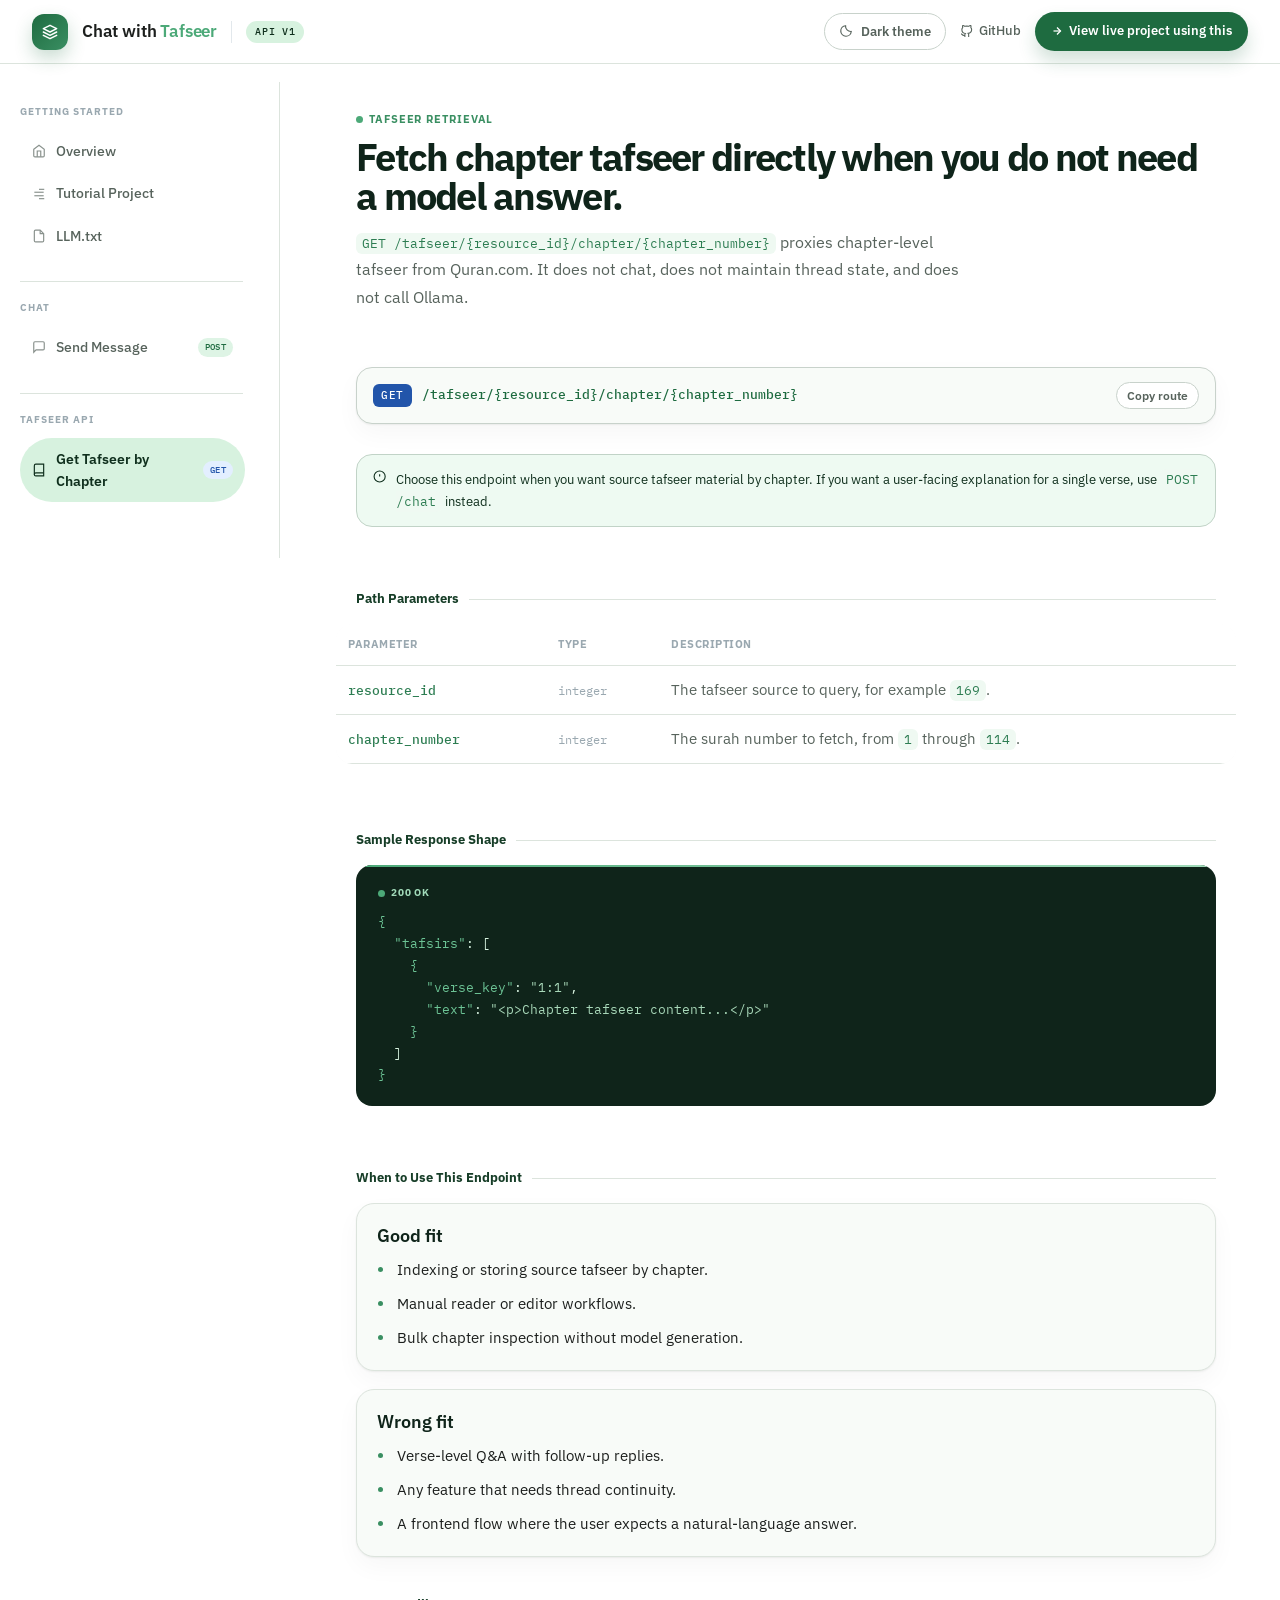
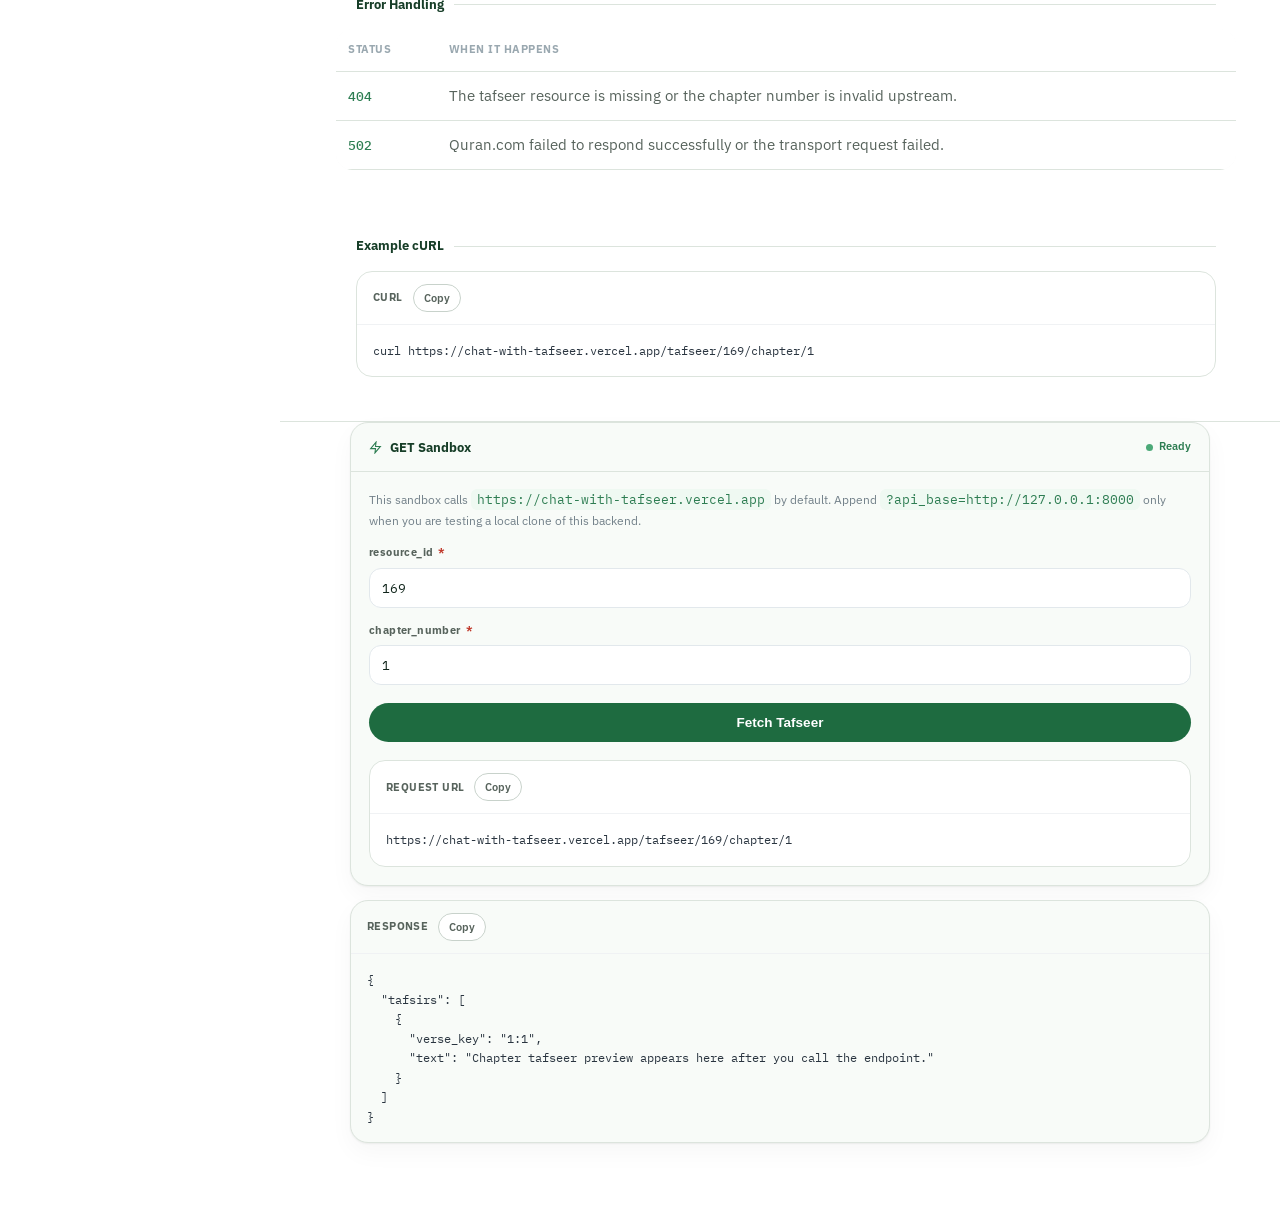
==== docs/get_tafseer_by_chapter.html @ 6b847832 "Refactor code structure for improved readability and maintainability" ====
<!DOCTYPE html>
<html lang="en">
<head>
<meta charset="UTF-8">
<meta name="viewport" content="width=device-width, initial-scale=1.0">
<meta name="color-scheme" content="light dark">
<script>
  (function () {
    try {
      var storedTheme = localStorage.getItem("docs-theme");
      var theme = storedTheme;
      if (!theme && window.matchMedia) {
        theme = window.matchMedia("(prefers-color-scheme: dark)").matches ? "dark" : "light";
      }
      document.documentElement.setAttribute("data-theme", theme || "light");
    } catch (error) {
      document.documentElement.setAttribute("data-theme", "light");
    }
  })();
</script>
<title>Chat with Tafseer — Get Tafseer by Chapter</title>
<link rel="stylesheet" href="./assets/styles/docs.css">
</head>
<body>
<header class="topbar">
  <div class="logo-mark" aria-hidden="true">
    <svg width="16" height="16" viewBox="0 0 24 24" fill="none" stroke="currentColor" stroke-width="2.2" stroke-linecap="round" stroke-linejoin="round">
      <path d="M12 2L2 7l10 5 10-5-10-5z"></path>
      <path d="M2 17l10 5 10-5"></path>
      <path d="M2 12l10 5 10-5"></path>
    </svg>
  </div>
  <span class="brand">Chat with <span>Tafseer</span></span>
  <div class="topbar-divider"></div>
  <span class="badge">API v1</span>

  <nav class="topbar-right">
    <button class="theme-toggle" type="button" data-theme-toggle aria-label="Toggle dark theme">
      <span class="theme-toggle-icon" data-theme-icon aria-hidden="true"></span>
      <span data-theme-label>Dark theme</span>
    </button>
    <a href="https://github.com/Sharjeelbaig/chat-with-tafseer" class="topbar-link" target="_blank">
      <svg width="13" height="13" fill="none" stroke="currentColor" stroke-width="2" viewBox="0 0 24 24">
        <path d="M9 19c-5 1.5-5-2.5-7-3m14 6v-3.87a3.37 3.37 0 0 0-.94-2.61c3.14-.35 6.44-1.54 6.44-7A5.44 5.44 0 0 0 20 4.77 5.07 5.07 0 0 0 19.91 1S18.73.65 16 2.48a13.38 13.38 0 0 0-7 0C6.27.65 5.09 1 5.09 1A5.07 5.07 0 0 0 5 4.77a5.44 5.44 0 0 0-1.5 3.78c0 5.42 3.3 6.61 6.44 7A3.37 3.37 0 0 0 9 18.13V22"></path>
      </svg>
      GitHub
    </a>
    <a href="https://tadabbur-ai.pages.dev" class="button-link" target="_blank">
      <svg width="12" height="12" fill="none" stroke="currentColor" stroke-width="2.5" viewBox="0 0 24 24">
        <path d="M5 12h14"></path>
        <path d="M12 5l7 7-7 7"></path>
      </svg>
      View live project using this
    </a>
  </nav>
</header>

<div class="layout">
  <aside class="sidebar">
    <div class="sidebar-section">
      <div class="sidebar-label">Getting Started</div>
      <a href="./index.html" class="sidebar-item">
        <svg width="14" height="14" fill="none" stroke="currentColor" stroke-width="2" viewBox="0 0 24 24">
          <path d="M3 9l9-7 9 7v11a2 2 0 0 1-2 2H5a2 2 0 0 1-2-2z"></path>
          <polyline points="9 22 9 12 15 12 15 22"></polyline>
        </svg>
        Overview
      </a>
      <a href="./tutorial_project.html" class="sidebar-item">
        <svg width="14" height="14" fill="none" stroke="currentColor" stroke-width="2" viewBox="0 0 24 24">
          <path d="M12 20h9"></path>
          <path d="M12 4h9"></path>
          <path d="M4 9h16"></path>
          <path d="M4 15h16"></path>
        </svg>
        Tutorial Project
      </a>
      <a href="./llm_txt.html" class="sidebar-item">
        <svg width="14" height="14" fill="none" stroke="currentColor" stroke-width="2" viewBox="0 0 24 24">
          <path d="M14 2H6a2 2 0 0 0-2 2v16a2 2 0 0 0 2 2h12a2 2 0 0 0 2-2V8z"></path>
          <path d="M14 2v6h6"></path>
        </svg>
        LLM.txt
      </a>
    </div>

    <div class="divider"></div>

    <div class="sidebar-section">
      <div class="sidebar-label">Chat</div>
      <a href="./send_message.html" class="sidebar-item">
        <svg width="14" height="14" fill="none" stroke="currentColor" stroke-width="2" viewBox="0 0 24 24">
          <path d="M21 15a2 2 0 0 1-2 2H7l-4 4V5a2 2 0 0 1 2-2h14a2 2 0 0 1 2 2z"></path>
        </svg>
        Send Message
        <span class="method-pill post">POST</span>
      </a>
    </div>

    <div class="divider"></div>

    <div class="sidebar-section">
      <div class="sidebar-label">Tafseer API</div>
      <a href="./get_tafseer_by_chapter.html" class="sidebar-item active">
        <svg width="14" height="14" fill="none" stroke="currentColor" stroke-width="2" viewBox="0 0 24 24">
          <path d="M4 19.5A2.5 2.5 0 0 1 6.5 17H20"></path>
          <path d="M6.5 2H20v20H6.5A2.5 2.5 0 0 1 4 19.5v-15A2.5 2.5 0 0 1 6.5 2z"></path>
        </svg>
        Get Tafseer by Chapter
        <span class="method-pill get">GET</span>
      </a>
    </div>
  </aside>

  <main class="main">
    <section class="docs-panel">
      <div class="page-intro">
        <div class="eyebrow">
          <span class="dot"></span>
          Tafseer Retrieval
        </div>
        <h1 class="page-title">Fetch chapter tafseer directly when you do not need a model answer.</h1>
        <p class="page-desc">
          <span class="inline-code">GET /tafseer/{resource_id}/chapter/{chapter_number}</span> proxies chapter-level tafseer from Quran.com. It does not chat, does not maintain thread state, and does not call Ollama.
        </p>
      </div>

      <div class="url-bar">
        <span class="url-method get">GET</span>
        <span class="url-path">/tafseer/{resource_id}/chapter/{chapter_number}</span>
        <button class="copy-btn" id="copy-chapter-route-btn">Copy route</button>
      </div>

      <div class="notice">
        <svg width="15" height="15" fill="none" stroke="currentColor" stroke-width="2" viewBox="0 0 24 24">
          <circle cx="12" cy="12" r="10"></circle>
          <path d="M12 8v4"></path>
          <path d="M12 16h.01"></path>
        </svg>
        <p>Choose this endpoint when you want source tafseer material by chapter. If you want a user-facing explanation for a single verse, use <span class="inline-code">POST /chat</span> instead.</p>
      </div>

      <div class="section-title">Path Parameters</div>
      <div class="table-scroll">
      <table class="param-table">
        <thead>
          <tr>
            <th>Parameter</th>
            <th>Type</th>
            <th>Description</th>
          </tr>
        </thead>
        <tbody>
          <tr>
            <td><span class="param-name">resource_id</span></td>
            <td><span class="param-type">integer</span></td>
            <td class="param-desc">The tafseer source to query, for example <span class="inline-code">169</span>.</td>
          </tr>
          <tr>
            <td><span class="param-name">chapter_number</span></td>
            <td><span class="param-type">integer</span></td>
            <td class="param-desc">The surah number to fetch, from <span class="inline-code">1</span> through <span class="inline-code">114</span>.</td>
          </tr>
        </tbody>
      </table>
      </div>

      <div class="section-title">Sample Response Shape</div>
      <div class="code-block">
        <div class="code-label"><span class="dot"></span> 200 OK</div>
        <pre><span class="key">{</span>
  <span class="key">"tafsirs"</span>: [
    <span class="key">{</span>
      <span class="key">"verse_key"</span>: <span class="str">"1:1"</span>,
      <span class="key">"text"</span>: <span class="str">"&lt;p&gt;Chapter tafseer content...&lt;/p&gt;"</span>
    <span class="key">}</span>
  ]
<span class="key">}</span></pre>
      </div>

      <div class="section-title">When to Use This Endpoint</div>
      <div class="card-grid">
        <article class="info-card">
          <h3>Good fit</h3>
          <ul class="check-list" style="margin-top:10px;">
            <li>Indexing or storing source tafseer by chapter.</li>
            <li>Manual reader or editor workflows.</li>
            <li>Bulk chapter inspection without model generation.</li>
          </ul>
        </article>
        <article class="info-card">
          <h3>Wrong fit</h3>
          <ul class="check-list" style="margin-top:10px;">
            <li>Verse-level Q&amp;A with follow-up replies.</li>
            <li>Any feature that needs thread continuity.</li>
            <li>A frontend flow where the user expects a natural-language answer.</li>
          </ul>
        </article>
      </div>

      <div class="section-title">Error Handling</div>
      <div class="table-scroll">
      <table class="param-table">
        <thead>
          <tr>
            <th>Status</th>
            <th>When it happens</th>
          </tr>
        </thead>
        <tbody>
          <tr>
            <td><span class="param-name">404</span></td>
            <td class="param-desc">The tafseer resource is missing or the chapter number is invalid upstream.</td>
          </tr>
          <tr>
            <td><span class="param-name">502</span></td>
            <td class="param-desc">Quran.com failed to respond successfully or the transport request failed.</td>
          </tr>
        </tbody>
      </table>
      </div>

      <div class="section-title">Example cURL</div>
      <div class="preview-block">
        <div class="preview-header">
          <span class="preview-label">cURL</span>
          <button class="copy-icon-btn" id="copy-chapter-curl-btn">Copy</button>
        </div>
        <div class="preview-body">
          <pre id="chapter-curl-preview"></pre>
        </div>
      </div>
    </section>

    <aside class="right-rail">
      <div class="rail-stack">
        <article class="sandbox-card">
          <div class="sandbox-card-header">
            <svg width="13" height="13" fill="none" stroke="var(--green-700)" stroke-width="2" viewBox="0 0 24 24">
              <polygon points="13 2 3 14 12 14 11 22 21 10 12 10 13 2"></polygon>
            </svg>
            <span class="sandbox-card-title">GET Sandbox</span>
            <span class="status-ok" id="chapter-sandbox-status" style="margin-left:auto;"><span class="status-dot"></span>Ready</span>
          </div>
          <div class="sandbox-card-body">
            <div class="small-note">This sandbox calls <span class="inline-code">https://chat-with-tafseer.vercel.app</span> by default. Append <span class="inline-code">?api_base=http://127.0.0.1:8000</span> only when you are testing a local clone of this backend.</div>

            <div class="field-group">
              <label class="field-label" for="chapter_resource_id">resource_id <span class="req">*</span></label>
              <input class="field-input" id="chapter_resource_id" type="number" value="169" placeholder="169">
            </div>

            <div class="field-group">
              <label class="field-label" for="chapter_number">chapter_number <span class="req">*</span></label>
              <input class="field-input" id="chapter_number" type="number" value="1" placeholder="1">
            </div>

            <button class="send-btn" id="fetch-tafseer-btn">Fetch Tafseer</button>

            <div class="preview-block" style="margin-top:4px;">
              <div class="preview-header">
                <span class="preview-label">Request URL</span>
                <button class="copy-icon-btn" id="copy-chapter-url-btn">Copy</button>
              </div>
              <div class="preview-body">
                <pre id="chapter-url-preview"></pre>
              </div>
            </div>
          </div>
        </article>

        <article class="sandbox-card">
          <div class="preview-header">
            <span class="preview-label">Response</span>
            <button class="copy-icon-btn" id="copy-chapter-response-btn">Copy</button>
          </div>
          <div class="preview-body">
            <pre id="chapter-response-preview"></pre>
          </div>
        </article>
      </div>
    </aside>
  </main>
</div>

<script src="./assets/scripts/docs.js"></script>
<script src="./assets/scripts/get-tafseer.js"></script>
<script>
  document.addEventListener("DOMContentLoaded", function () {
    var routeButton = document.getElementById("copy-chapter-route-btn");
    routeButton.addEventListener("click", function () {
      window.docsSite.copyText(
        window.docsSite.buildApiUrl("/tafseer/{resource_id}/chapter/{chapter_number}"),
        routeButton,
        "Copied"
      );
    });
  });
</script>
</body>
</html>
---- docs/assets/styles/docs.css ----
@import url("https://fonts.googleapis.com/css2?family=IBM+Plex+Sans:wght@400;500;600;700&family=IBM+Plex+Mono:wght@400;500&display=swap");

:root {
  --md-sys-color-primary: #1e6b40;
  --md-sys-color-on-primary: #ffffff;
  --md-sys-color-primary-container: #d7f2df;
  --md-sys-color-on-primary-container: #0f2f1d;
  --md-sys-color-surface: #ffffff;
  --md-sys-color-surface-container: #f8fbf8;
  --md-sys-color-surface-container-high: #f1f7f2;
  --md-sys-color-on-surface: #1c1f1d;
  --md-sys-color-on-surface-variant: #57635c;
  --md-sys-color-outline: #c8d2cb;
  --md-sys-color-outline-variant: #dce4dd;
  --md-sys-color-error: #ba1a1a;
  --md-sys-color-error-container: #ffdad6;
  --md-sys-color-on-error-container: #410002;
  --green-950: #0f241a;
  --green-900: #173e28;
  --green-850: #1b4c2f;
  --green-800: var(--md-sys-color-primary);
  --green-700: #2d7d52;
  --green-600: #3a8f62;
  --green-500: #4ca978;
  --green-400: #6cc395;
  --green-300: #a2dbba;
  --green-200: #c9ecd7;
  --green-100: var(--md-sys-color-primary-container);
  --green-50: #eff9f2;
  --blue-100: #e3efff;
  --blue-700: #2255aa;
  --amber-50: #fff8e6;
  --amber-200: #f5dea0;
  --amber-700: #8b5e11;
  --rose-50: #fff3f2;
  --rose-200: #f7c8c3;
  --rose-700: #b34b3f;
  --white: #ffffff;
  --gray-25: #fcfdfd;
  --gray-50: #f8fafb;
  --gray-100: #f0f2f4;
  --gray-150: #e7ecef;
  --gray-200: #e2e8ec;
  --gray-300: #c8d2d9;
  --gray-400: #9aa8b0;
  --gray-500: #73818a;
  --gray-600: var(--md-sys-color-on-surface-variant);
  --gray-700: #44515a;
  --gray-800: #2a3540;
  --shadow-soft: 0 18px 40px rgba(18, 34, 24, 0.05);
  --shadow-card: 0 1px 2px rgba(18, 34, 24, 0.06), 0 10px 24px rgba(18, 34, 24, 0.035);
  --radius-sm: 10px;
  --radius-md: 16px;
  --radius-lg: 18px;
  --appbar-height: 64px;
  --sticky-offset: calc(var(--appbar-height) + 18px);
  --content-max-width: 1420px;
  --reading-max-width: 860px;
  --rail-width: 320px;
  --table-min-width: 660px;
  --heading-color: #0f241a;
  --accent-strong: #173e28;
  --surface-raised: #ffffff;
  --control-text: #0f241a;
  --preview-text: #2a3540;
  --code-bg: #0f241a;
  --code-text: var(--green-100);
  --sans: "IBM Plex Sans", sans-serif;
  --mono: "IBM Plex Mono", monospace;
}

html {
  color-scheme: light;
}

html[data-theme="dark"] {
  color-scheme: dark;
  --md-sys-color-primary: #7cd6a0;
  --md-sys-color-on-primary: #0d1b12;
  --md-sys-color-primary-container: #163624;
  --md-sys-color-on-primary-container: #d4f6df;
  --md-sys-color-surface: #0d1210;
  --md-sys-color-surface-container: #111816;
  --md-sys-color-surface-container-high: #17201c;
  --md-sys-color-on-surface: #edf4ef;
  --md-sys-color-on-surface-variant: #a8b8ae;
  --md-sys-color-outline: #334139;
  --md-sys-color-outline-variant: #27312c;
  --md-sys-color-error-container: #601410;
  --md-sys-color-on-error-container: #ffd9d5;
  --green-700: #78cf9f;
  --green-600: #6bc591;
  --green-500: #55b67e;
  --green-400: #8fd9b1;
  --green-300: #c4efd7;
  --green-100: #214933;
  --green-50: #172a1f;
  --blue-100: #1b2b41;
  --blue-700: #8ab4ff;
  --amber-50: #2a2313;
  --amber-200: #6f5b20;
  --amber-700: #f0cf72;
  --rose-50: #2a1a1b;
  --rose-200: #6b3431;
  --rose-700: #f2a49b;
  --gray-25: #101613;
  --gray-50: #141b18;
  --gray-100: #1a221f;
  --gray-150: #22302b;
  --gray-200: #2b3833;
  --gray-300: #40504a;
  --gray-400: #90a299;
  --gray-500: #b4c1ba;
  --gray-600: #a8b8ae;
  --gray-700: #d9e3dd;
  --gray-800: #eff6f1;
  --shadow-soft: 0 18px 40px rgba(0, 0, 0, 0.32);
  --shadow-card: 0 1px 2px rgba(0, 0, 0, 0.28), 0 16px 36px rgba(0, 0, 0, 0.24);
  --heading-color: #f0f6f2;
  --accent-strong: #d4e8da;
  --surface-raised: #17201c;
  --control-text: #eef6f0;
  --preview-text: #edf4ef;
  --code-bg: #08110c;
  --code-text: #c4efd7;
}

* {
  box-sizing: border-box;
  margin: 0;
  padding: 0;
}

html,
body {
  min-height: 100%;
}

body {
  min-height: 100vh;
  overflow-x: hidden;
  overflow-y: auto;
  background: var(--md-sys-color-surface);
  color: var(--md-sys-color-on-surface);
  font-family: var(--sans);
  font-size: 15px;
  line-height: 1.6;
  -webkit-font-smoothing: antialiased;
  text-rendering: optimizeLegibility;
}

img {
  display: block;
  max-width: 100%;
}

a {
  color: inherit;
}

code,
pre {
  font-family: var(--mono);
}

.topbar {
  display: flex;
  align-items: center;
  gap: 14px;
  position: sticky;
  top: 0;
  min-height: var(--appbar-height);
  padding: 0 clamp(18px, 2.8vw, 32px);
  border-bottom: 1px solid var(--md-sys-color-outline-variant);
  background: color-mix(in srgb, var(--md-sys-color-surface) 95%, transparent);
  backdrop-filter: blur(10px);
  z-index: 40;
}

.logo-mark {
  display: flex;
  align-items: center;
  justify-content: center;
  width: 36px;
  height: 36px;
  border-radius: 12px;
  background: linear-gradient(135deg, var(--green-800), var(--green-600));
  color: var(--white);
  box-shadow: 0 8px 18px rgba(30, 107, 64, 0.24);
}

.brand {
  font-family: var(--sans);
  font-size: 17px;
  font-weight: 600;
  letter-spacing: -0.01em;
}

.brand span {
  color: var(--green-500);
}

.topbar-divider {
  width: 1px;
  height: 22px;
  background: var(--gray-200);
}

.badge {
  display: inline-flex;
  align-items: center;
  justify-content: center;
  padding: 3px 9px;
  border-radius: 999px;
  background: var(--md-sys-color-primary-container);
  color: var(--md-sys-color-on-primary-container);
  font-family: var(--mono);
  font-size: 10px;
  font-weight: 500;
  letter-spacing: 0.7px;
  text-transform: uppercase;
}

.topbar-right {
  display: flex;
  align-items: center;
  gap: 14px;
  margin-left: auto;
}

.topbar-link,
.button-link,
.button-link-secondary {
  display: inline-flex;
  align-items: center;
  gap: 6px;
  border-radius: 999px;
  text-decoration: none;
  transition: transform 0.12s ease, border-color 0.12s ease, color 0.12s ease, background 0.12s ease;
}

.topbar-link {
  color: var(--md-sys-color-on-surface-variant);
  font-size: 13px;
  font-weight: 500;
}

.topbar-link:hover {
  color: var(--md-sys-color-primary);
}

.button-link,
.button-link-secondary {
  padding: 9px 16px;
  font-size: 13px;
  font-weight: 600;
}

.button-link {
  background: var(--md-sys-color-primary);
  color: var(--md-sys-color-on-primary);
  box-shadow: 0 10px 18px rgba(30, 107, 64, 0.2);
}

.button-link:hover {
  background: #256f46;
  transform: translateY(-1px);
}

.button-link-secondary {
  border: 1px solid var(--md-sys-color-outline);
  background: var(--md-sys-color-surface);
  color: var(--md-sys-color-primary);
}

.button-link-secondary:hover {
  border-color: var(--md-sys-color-primary);
  color: var(--md-sys-color-primary);
  transform: translateY(-1px);
}

.theme-toggle {
  display: inline-flex;
  align-items: center;
  gap: 8px;
  border: 1px solid var(--md-sys-color-outline);
  border-radius: 999px;
  padding: 9px 14px;
  background: var(--md-sys-color-surface);
  color: var(--md-sys-color-on-surface-variant);
  cursor: pointer;
  font-family: var(--sans);
  font-size: 13px;
  font-weight: 600;
  transition: transform 0.12s ease, border-color 0.12s ease, color 0.12s ease, background 0.12s ease;
}

.theme-toggle:hover {
  border-color: var(--md-sys-color-primary);
  color: var(--md-sys-color-primary);
  transform: translateY(-1px);
}

.theme-toggle svg {
  flex-shrink: 0;
}

.theme-toggle-icon {
  display: inline-flex;
  align-items: center;
  justify-content: center;
}

.layout {
  display: grid;
  grid-template-columns: 280px minmax(0, 1fr);
  align-items: start;
  width: min(100%, var(--content-max-width));
  margin: 0 auto;
}

.sidebar {
  width: 280px;
  position: sticky;
  top: var(--sticky-offset);
  max-height: calc(100vh - var(--sticky-offset) - 12px);
  overflow-y: auto;
  border-right: 1px solid var(--md-sys-color-outline-variant);
  background: var(--md-sys-color-surface);
  padding: 22px 16px 32px 0;
}

.sidebar::-webkit-scrollbar,
.docs-panel::-webkit-scrollbar,
.right-rail::-webkit-scrollbar {
  width: 5px;
}

.sidebar::-webkit-scrollbar-thumb,
.docs-panel::-webkit-scrollbar-thumb,
.right-rail::-webkit-scrollbar-thumb {
  background: var(--gray-200);
  border-radius: 999px;
}

.sidebar-section {
  margin-bottom: 24px;
  padding: 0 18px 0 20px;
}

.sidebar-label {
  margin-bottom: 10px;
  color: var(--gray-400);
  font-size: 10px;
  font-weight: 700;
  letter-spacing: 1px;
  text-transform: uppercase;
}

.sidebar-item {
  display: flex;
  align-items: center;
  gap: 10px;
  min-height: 42px;
  padding: 10px 12px;
  border-radius: 999px;
  color: var(--md-sys-color-on-surface-variant);
  text-decoration: none;
  font-size: 14px;
  font-weight: 500;
  transition: background 0.12s ease, color 0.12s ease;
}

.sidebar-item:hover {
  background: var(--md-sys-color-primary-container);
  color: var(--md-sys-color-on-primary-container);
}

.sidebar-item.active {
  background: var(--md-sys-color-primary-container);
  color: var(--md-sys-color-on-primary-container);
  font-weight: 600;
}

.sidebar-item svg {
  flex-shrink: 0;
  opacity: 0.7;
}

.sidebar-item.active svg {
  opacity: 1;
}

.method-pill {
  margin-left: auto;
  padding: 2px 7px;
  border-radius: 999px;
  font-family: var(--mono);
  font-size: 9px;
  font-weight: 500;
  letter-spacing: 0.3px;
}

.method-pill.post {
  background: color-mix(in srgb, var(--md-sys-color-primary-container) 82%, var(--md-sys-color-surface));
  color: var(--md-sys-color-primary);
}

.method-pill.get {
  background: var(--blue-100);
  color: var(--blue-700);
}

.divider {
  height: 1px;
  margin: 4px 20px 18px;
  background: var(--md-sys-color-outline-variant);
}

.main {
  display: grid;
  grid-template-columns: minmax(0, 1fr) var(--rail-width);
  min-width: 0;
  align-items: start;
}

.docs-panel {
  display: flex;
  flex-direction: column;
  align-items: center;
  min-width: 0;
  padding: 42px 56px 88px;
  border-right: 1px solid var(--md-sys-color-outline-variant);
  background: var(--md-sys-color-surface);
}

.docs-panel > * {
  width: min(100%, var(--reading-max-width));
}

.right-rail {
  position: sticky;
  top: var(--sticky-offset);
  align-self: start;
  width: var(--rail-width);
  padding: 42px 24px 0 24px;
  background: var(--md-sys-color-surface);
}

.rail-stack {
  display: flex;
  flex-direction: column;
  gap: 14px;
}

.page-intro {
  margin-bottom: 32px;
}

.eyebrow {
  display: inline-flex;
  align-items: center;
  gap: 6px;
  margin-bottom: 10px;
  color: var(--green-600);
  font-size: 11px;
  font-weight: 700;
  letter-spacing: 0.9px;
  text-transform: uppercase;
}

.page-title {
  margin-bottom: 12px;
  font-family: var(--sans);
  font-size: clamp(2.4rem, 3vw, 3.4rem);
  line-height: 1.02;
  letter-spacing: -0.045em;
  font-weight: 700;
  color: var(--heading-color);
}

.page-desc {
  max-width: 62ch;
  color: var(--gray-600);
  font-size: 16px;
  line-height: 1.72;
}

.hero-grid,
.card-grid,
.split-grid,
.triple-grid,
.mini-grid {
  display: grid;
  gap: 18px;
}

.hero-grid {
  grid-template-columns: minmax(0, 1.35fr) minmax(280px, 0.9fr);
  margin-bottom: 28px;
}

.card-grid {
  grid-template-columns: repeat(2, minmax(0, 1fr));
}

.split-grid {
  grid-template-columns: repeat(2, minmax(0, 1fr));
}

.triple-grid {
  grid-template-columns: repeat(3, minmax(0, 1fr));
}

.mini-grid {
  grid-template-columns: repeat(2, minmax(0, 1fr));
}

.spotlight-card,
.info-card,
.rail-card,
.callout-card,
.stack-card {
  border: 1px solid var(--md-sys-color-outline-variant);
  border-radius: 18px;
  background: var(--md-sys-color-surface-container);
  box-shadow: var(--shadow-card);
}

.spotlight-card {
  padding: 24px;
}

.spotlight-card.primary {
  background: color-mix(in srgb, var(--md-sys-color-primary-container) 58%, var(--md-sys-color-surface));
  border-color: color-mix(in srgb, var(--md-sys-color-primary) 18%, var(--md-sys-color-outline-variant));
}

.spotlight-card h2,
.section-card-title,
.info-card h3,
.rail-card h3,
.stack-card h3 {
  color: var(--heading-color);
  font-size: 18px;
  line-height: 1.32;
  font-weight: 600;
}

.spotlight-card p,
.info-card p,
.rail-card p,
.stack-card p,
.prose p,
.list-copy li,
.step-copy p,
.callout-copy {
  color: var(--gray-600);
  line-height: 1.7;
}

.info-card,
.stack-card {
  padding: 20px;
}

.rail-card {
  padding: 18px;
}

.rail-card h3 {
  margin-bottom: 8px;
  font-size: 15px;
}

.rail-card p {
  font-size: 13.5px;
}

.rail-links,
.list-copy,
.check-list,
.detail-list,
.route-list,
.step-list {
  display: flex;
  flex-direction: column;
  gap: 10px;
}

.rail-link {
  display: flex;
  align-items: flex-start;
  gap: 10px;
  padding: 10px 0;
  border-top: 1px solid var(--md-sys-color-outline-variant);
  text-decoration: none;
}

.rail-link:first-child {
  border-top: none;
  padding-top: 0;
}

.rail-link strong {
  color: var(--accent-strong);
  font-size: 13px;
}

.rail-link span {
  color: var(--gray-500);
  font-size: 12.5px;
  line-height: 1.55;
}

.stat-row,
.pill-row,
.action-row,
.inline-actions {
  display: flex;
  flex-wrap: wrap;
  gap: 10px;
}

.stat-row {
  margin-top: 20px;
}

.stat-pill,
.detail-pill,
.mini-pill {
  display: inline-flex;
  align-items: center;
  gap: 6px;
  border-radius: 999px;
  font-size: 11px;
  font-weight: 600;
  letter-spacing: 0.3px;
}

.stat-pill,
.detail-pill {
  padding: 6px 10px;
}

.stat-pill {
  background: var(--green-100);
  color: var(--green-800);
}

.detail-pill {
  background: var(--gray-100);
  color: var(--gray-700);
}

.mini-pill {
  padding: 4px 8px;
  background: var(--green-50);
  color: var(--green-700);
}

.section-title {
  display: flex;
  align-items: center;
  gap: 10px;
  margin: 38px 0 14px;
  font-size: 13px;
  font-weight: 700;
  color: var(--accent-strong);
}

.section-title::after {
  content: "";
  flex: 1;
  height: 1px;
  background: var(--md-sys-color-outline-variant);
}

.prose {
  display: flex;
  flex-direction: column;
  gap: 14px;
}

.prose strong,
.list-copy strong,
.step-copy strong {
  color: var(--accent-strong);
}

.list-copy li,
.check-list li,
.detail-list li,
.route-list li {
  margin-left: 18px;
  padding-left: 2px;
}

.check-list li::marker {
  color: var(--green-600);
}

.step-list {
  gap: 14px;
}

.step {
  display: grid;
  grid-template-columns: 36px minmax(0, 1fr);
  gap: 14px;
  padding: 18px;
  border: 1px solid var(--md-sys-color-outline-variant);
  border-radius: var(--radius-md);
  background: var(--md-sys-color-surface);
}

.step-index {
  display: flex;
  align-items: center;
  justify-content: center;
  width: 36px;
  height: 36px;
  border-radius: 50%;
  background: var(--green-100);
  color: var(--green-800);
  font-family: var(--mono);
  font-size: 12px;
  font-weight: 600;
}

.step-copy h3 {
  margin-bottom: 6px;
  font-size: 16px;
  color: var(--heading-color);
}

.code-block,
.inline-code-block,
.shell-block,
.preview-block {
  position: relative;
  overflow: hidden;
  border-radius: var(--radius-md);
}

.code-block,
.shell-block {
  margin-bottom: 24px;
  padding: 20px 22px;
  background: var(--code-bg);
}

.inline-code-block {
  border: 1px solid var(--md-sys-color-outline-variant);
  background: var(--surface-raised);
}

.preview-block {
  border: 1px solid var(--md-sys-color-outline-variant);
  background: var(--surface-raised);
}

.code-block::before,
.shell-block::before {
  content: "";
  position: absolute;
  top: 0;
  left: 0;
  right: 0;
  height: 2px;
  background: linear-gradient(90deg, var(--green-500), var(--green-300));
}

.code-label {
  display: flex;
  align-items: center;
  gap: 6px;
  margin-bottom: 10px;
  color: var(--green-300);
  font-size: 10px;
  font-weight: 700;
  letter-spacing: 0.8px;
  text-transform: uppercase;
}

.code-block pre,
.shell-block pre {
  overflow-x: auto;
  white-space: pre-wrap;
  word-break: break-word;
  color: var(--code-text);
  font-size: 12.5px;
  line-height: 1.75;
}

.shell-block pre {
  white-space: pre;
}

.preview-header {
  display: flex;
  align-items: center;
  gap: 10px;
  padding: 12px 16px;
  border-bottom: 1px solid var(--gray-100);
}

.preview-label {
  color: var(--gray-600);
  font-size: 11px;
  font-weight: 700;
  letter-spacing: 0.4px;
  text-transform: uppercase;
}

.preview-body {
  padding: 16px;
}

.preview-body pre {
  overflow-x: auto;
  white-space: pre-wrap;
  word-break: break-word;
  color: var(--preview-text);
  font-size: 11.5px;
  line-height: 1.7;
}

.preview-dot,
.status-dot,
.dot {
  display: inline-block;
  flex-shrink: 0;
  width: 7px;
  height: 7px;
  border-radius: 50%;
}

.dot,
.status-dot {
  background: var(--green-500);
}

.status-ok,
.status-warn,
.status-error {
  display: inline-flex;
  align-items: center;
  gap: 6px;
  font-size: 11px;
  font-weight: 600;
}

.status-ok {
  color: var(--green-700);
}

.status-warn {
  color: var(--amber-700);
}

.status-error {
  color: var(--rose-700);
}

.status-warn .status-dot {
  background: #d4a019;
}

.status-error .status-dot {
  background: #d9685e;
}

.key {
  color: var(--green-400);
}

.str {
  color: #a8d8b9;
}

.num {
  color: #f0c987;
}

.url-bar {
  display: flex;
  align-items: center;
  flex-wrap: wrap;
  gap: 10px;
  margin: 24px 0 30px;
  padding: 14px 16px;
  border: 1px solid var(--md-sys-color-outline);
  border-radius: 16px;
  background: var(--md-sys-color-surface-container);
  box-shadow: var(--shadow-card);
}

.url-method {
  padding: 3px 8px;
  border-radius: 6px;
  background: var(--md-sys-color-primary);
  color: var(--md-sys-color-on-primary);
  font-family: var(--mono);
  font-size: 11px;
  font-weight: 500;
  letter-spacing: 0.5px;
}

.url-method.get {
  background: var(--blue-700);
}

.url-path,
.inline-code {
  font-family: var(--mono);
  font-size: 13px;
}

.url-path {
  flex: 1 1 280px;
  min-width: 0;
  color: var(--green-800);
  font-weight: 500;
  overflow-wrap: anywhere;
}

.inline-code {
  padding: 2px 6px;
  border-radius: 6px;
  background: var(--green-50);
  color: var(--green-700);
}

.copy-btn,
.copy-icon-btn,
.mini-action {
  display: inline-flex;
  align-items: center;
  gap: 4px;
  border-radius: 999px;
  background: var(--surface-raised);
  cursor: pointer;
  font-family: var(--sans);
  transition: border-color 0.12s ease, color 0.12s ease, background 0.12s ease;
}

.copy-btn {
  margin-left: auto;
  border: 1px solid var(--md-sys-color-outline);
  padding: 5px 10px;
  color: var(--md-sys-color-on-surface-variant);
  font-size: 11.5px;
  font-weight: 600;
  background: var(--md-sys-color-surface);
}

.copy-btn:hover,
.copy-icon-btn:hover,
.mini-action:hover {
  border-color: var(--green-300);
  color: var(--green-700);
}

.copy-icon-btn,
.mini-action {
  border: 1px solid var(--md-sys-color-outline);
  padding: 6px 10px;
  color: var(--md-sys-color-on-surface-variant);
  font-size: 11px;
  font-weight: 600;
}

.mini-action {
  text-decoration: none;
}

.notice,
.tip,
.warning {
  display: flex;
  align-items: flex-start;
  gap: 10px;
  margin-bottom: 24px;
  padding: 14px 16px;
  border-radius: var(--radius-md);
  border: 1px solid;
}

.notice {
  background: color-mix(in srgb, var(--md-sys-color-primary-container) 42%, var(--md-sys-color-surface));
  border-color: color-mix(in srgb, var(--md-sys-color-primary) 14%, var(--md-sys-color-outline-variant));
  color: var(--md-sys-color-on-primary-container);
}

.tip {
  background: var(--amber-50);
  border-color: var(--amber-200);
  color: var(--amber-700);
}

.warning {
  background: var(--rose-50);
  border-color: var(--rose-200);
  color: var(--rose-700);
}

.notice p,
.tip p,
.warning p {
  font-size: 13px;
  line-height: 1.65;
}

.param-table {
  width: 100%;
  margin-bottom: 28px;
  border-collapse: collapse;
  border-radius: 16px;
  overflow: hidden;
  background: var(--md-sys-color-surface);
  box-shadow: 0 10px 24px rgba(17, 24, 39, 0.03);
}

.table-scroll {
  width: 100%;
  margin-bottom: 28px;
  overflow-x: auto;
  -webkit-overflow-scrolling: touch;
  border-radius: 16px;
}

.table-scroll::-webkit-scrollbar {
  height: 6px;
}

.table-scroll::-webkit-scrollbar-thumb {
  background: var(--gray-200);
  border-radius: 999px;
}

.table-scroll .param-table {
  min-width: var(--table-min-width);
  margin-bottom: 0;
}

.param-table th {
  padding: 12px;
  border-bottom: 1px solid var(--md-sys-color-outline-variant);
  text-align: left;
  color: var(--gray-400);
  font-size: 11px;
  font-weight: 700;
  letter-spacing: 0.5px;
  text-transform: uppercase;
}

.param-table td {
  padding: 12px;
  border-bottom: 1px solid var(--md-sys-color-outline-variant);
  vertical-align: top;
}

.param-name {
  color: var(--green-700);
  font-family: var(--mono);
  font-size: 12.5px;
  font-weight: 500;
}

.param-type {
  color: var(--gray-400);
  font-family: var(--mono);
  font-size: 11.5px;
}

.param-desc {
  color: var(--gray-600);
  line-height: 1.6;
}

.required-badge,
.optional-badge {
  display: inline-flex;
  align-items: center;
  justify-content: center;
  border-radius: 999px;
  padding: 2px 8px;
  font-size: 10px;
  font-weight: 700;
  letter-spacing: 0.3px;
}

.required-badge {
  background: var(--md-sys-color-error-container);
  color: var(--md-sys-color-on-error-container);
}

.optional-badge {
  background: var(--md-sys-color-surface-container-high);
  color: var(--md-sys-color-on-surface-variant);
}

.sandbox-card {
  overflow: hidden;
  border: 1px solid var(--md-sys-color-outline-variant);
  border-radius: 18px;
  background: var(--md-sys-color-surface-container);
  box-shadow: var(--shadow-card);
}

.sandbox-card-header {
  display: flex;
  align-items: center;
  gap: 8px;
  padding: 14px 18px;
  border-bottom: 1px solid var(--md-sys-color-outline-variant);
}

.sandbox-card-title {
  color: var(--accent-strong);
  font-size: 12.5px;
  font-weight: 700;
}

.sandbox-card-body {
  display: flex;
  flex-direction: column;
  gap: 14px;
  padding: 18px;
}

.field-group {
  display: flex;
  flex-direction: column;
  gap: 6px;
}

.field-label {
  display: flex;
  align-items: center;
  gap: 5px;
  color: var(--gray-600);
  font-size: 11px;
  font-weight: 700;
  letter-spacing: 0.4px;
}

.field-label .req {
  color: #c0392b;
}

.field-input {
  width: 100%;
  padding: 11px 12px;
  border: 1.5px solid var(--gray-200);
  border-radius: 12px;
  background: var(--surface-raised);
  color: var(--control-text);
  font-size: 12.5px;
  font-family: var(--mono);
  outline: none;
  transition: border-color 0.12s ease, box-shadow 0.12s ease;
}

.field-input:focus {
  border-color: var(--green-500);
  box-shadow: 0 0 0 3px rgba(56, 148, 106, 0.12);
}

.field-input.textarea {
  min-height: 88px;
  resize: vertical;
  font-family: var(--sans);
  font-size: 13px;
  line-height: 1.6;
}

.send-btn {
  display: inline-flex;
  align-items: center;
  justify-content: center;
  gap: 8px;
  width: 100%;
  margin-top: 4px;
  border: none;
  border-radius: 999px;
  padding: 12px;
  background: var(--green-800);
  color: var(--white);
  cursor: pointer;
  font-size: 13.5px;
  font-weight: 700;
  transition: background 0.12s ease, transform 0.12s ease;
}

.send-btn:hover {
  background: var(--green-700);
  transform: translateY(-1px);
}

.send-btn:disabled {
  opacity: 0.72;
  cursor: wait;
  transform: none;
}

.body-preview-code {
  padding: 16px 18px;
  color: var(--preview-text);
  font-size: 11.5px;
  line-height: 1.7;
  white-space: pre-wrap;
  word-break: break-word;
}

.bk {
  color: var(--green-800);
  font-weight: 500;
}

.bv {
  color: var(--green-600);
}

.bn {
  color: #b07d2e;
}

.kpi-grid {
  display: grid;
  grid-template-columns: repeat(3, minmax(0, 1fr));
  gap: 12px;
  margin-top: 22px;
}

.kpi-card {
  padding: 16px;
  border: 1px solid var(--md-sys-color-outline-variant);
  border-radius: 16px;
  background: var(--md-sys-color-surface);
}

.kpi-card strong {
  display: block;
  color: var(--heading-color);
  font-size: 24px;
  line-height: 1;
}

.kpi-card span {
  display: block;
  margin-top: 6px;
  color: var(--gray-500);
  font-size: 12px;
  line-height: 1.5;
}

.ecosystem-card {
  display: grid;
  grid-template-columns: 88px minmax(0, 1fr);
  gap: 16px;
  align-items: center;
  padding: 20px;
  border: 1px solid var(--md-sys-color-outline-variant);
  border-radius: var(--radius-lg);
  background: var(--md-sys-color-surface);
  box-shadow: var(--shadow-card);
}

.brand-image-wrap {
  display: flex;
  align-items: center;
  justify-content: center;
  width: 88px;
  height: 88px;
  border-radius: 18px;
  background: var(--md-sys-color-surface-container-high);
  border: 1px solid var(--md-sys-color-outline-variant);
}

.brand-image {
  max-width: 58px;
  max-height: 58px;
  object-fit: contain;
}

.brand-copy h3 {
  margin-bottom: 6px;
  font-size: 18px;
}

.brand-copy p {
  font-size: 13.5px;
  line-height: 1.65;
}

.architecture-flow {
  display: grid;
  gap: 12px;
}

.flow-item {
  padding: 14px 16px;
  border: 1px solid var(--gray-150);
  border-radius: var(--radius-md);
  background: var(--surface-raised);
}

.flow-item strong {
  display: block;
  margin-bottom: 4px;
  color: var(--accent-strong);
  font-size: 13.5px;
}

.flow-item span {
  display: block;
  color: var(--gray-600);
  font-size: 12.5px;
  line-height: 1.55;
}

.comparison-grid {
  display: grid;
  grid-template-columns: repeat(2, minmax(0, 1fr));
  gap: 18px;
}

.comparison-card {
  padding: 22px;
  border-radius: var(--radius-lg);
  border: 1px solid var(--gray-200);
  background: var(--md-sys-color-surface-container);
}

.comparison-card.good {
  border-color: color-mix(in srgb, var(--md-sys-color-primary) 14%, var(--md-sys-color-outline-variant));
}

.comparison-card.bad {
  border-color: var(--md-sys-color-outline-variant);
}

.comparison-card h3 {
  margin-bottom: 10px;
  font-size: 17px;
  color: var(--heading-color);
}

.route-card,
.snippet-card,
.blueprint-card {
  padding: 20px;
  border: 1px solid var(--md-sys-color-outline-variant);
  border-radius: var(--radius-lg);
  background: var(--md-sys-color-surface-container);
}

.route-card h3,
.snippet-card h3,
.blueprint-card h3 {
  margin-bottom: 8px;
  font-size: 16px;
  color: var(--heading-color);
}

.route-card p,
.snippet-card p,
.blueprint-card p {
  margin-bottom: 12px;
  color: var(--gray-600);
  font-size: 13.5px;
  line-height: 1.65;
}

.terminal-tree {
  color: var(--code-text);
  font-size: 12px;
  line-height: 1.7;
  white-space: pre;
}

.muted {
  color: var(--gray-500);
}

.llms-preview {
  min-height: 320px;
}

.callout-row {
  display: grid;
  grid-template-columns: repeat(2, minmax(0, 1fr));
  gap: 18px;
}

.small-note {
  color: var(--gray-500);
  font-size: 12px;
  line-height: 1.6;
}

@media (max-width: 1280px) {
  .hero-grid,
  .comparison-grid,
  .split-grid,
  .card-grid,
  .triple-grid,
  .callout-row {
    grid-template-columns: 1fr;
  }

  .kpi-grid {
    grid-template-columns: 1fr;
  }
}

@media (max-width: 1439px) {
  .main {
    grid-template-columns: 1fr;
  }

  .docs-panel {
    border-right: none;
    padding-right: 44px;
    padding-bottom: 44px;
  }

  .right-rail {
    position: static;
    top: auto;
    width: auto;
    padding: 0 44px 72px;
    border-top: 1px solid var(--md-sys-color-outline-variant);
  }

  .rail-stack {
    width: min(100%, var(--reading-max-width));
    margin: 0 auto;
  }
}

@media (max-width: 1023px) {
  .layout {
    grid-template-columns: 1fr;
  }

  .sidebar {
    position: static;
    top: auto;
    max-height: none;
    overflow: visible;
    width: 100%;
    border-right: none;
    border-bottom: 1px solid var(--gray-200);
    padding: 16px 18px 20px;
  }

  .sidebar-section {
    padding: 0;
  }

  .divider {
    margin-left: 0;
    margin-right: 0;
  }

  .docs-panel,
  .right-rail {
    padding-left: 20px;
    padding-right: 20px;
  }
}

@media (max-width: 760px) {
  .topbar {
    min-height: 0;
    padding: 14px 18px;
    flex-wrap: wrap;
  }

  .topbar-divider,
  .badge {
    display: none;
  }

  .topbar-right {
    width: 100%;
    margin-left: 0;
    justify-content: flex-start;
    flex-wrap: wrap;
  }

  .theme-toggle {
    order: -1;
  }

  .docs-panel,
  .right-rail {
    padding: 26px 18px 32px;
  }

  .page-title {
    font-size: 2.1rem;
    line-height: 1.08;
  }

  .url-bar {
    align-items: flex-start;
  }

  .copy-btn {
    margin-left: 0;
  }

  .ecosystem-card {
    grid-template-columns: 1fr;
    justify-items: start;
  }

  .brand-image-wrap {
    width: 72px;
    height: 72px;
  }

  .sidebar-item {
    font-size: 13.5px;
  }
}
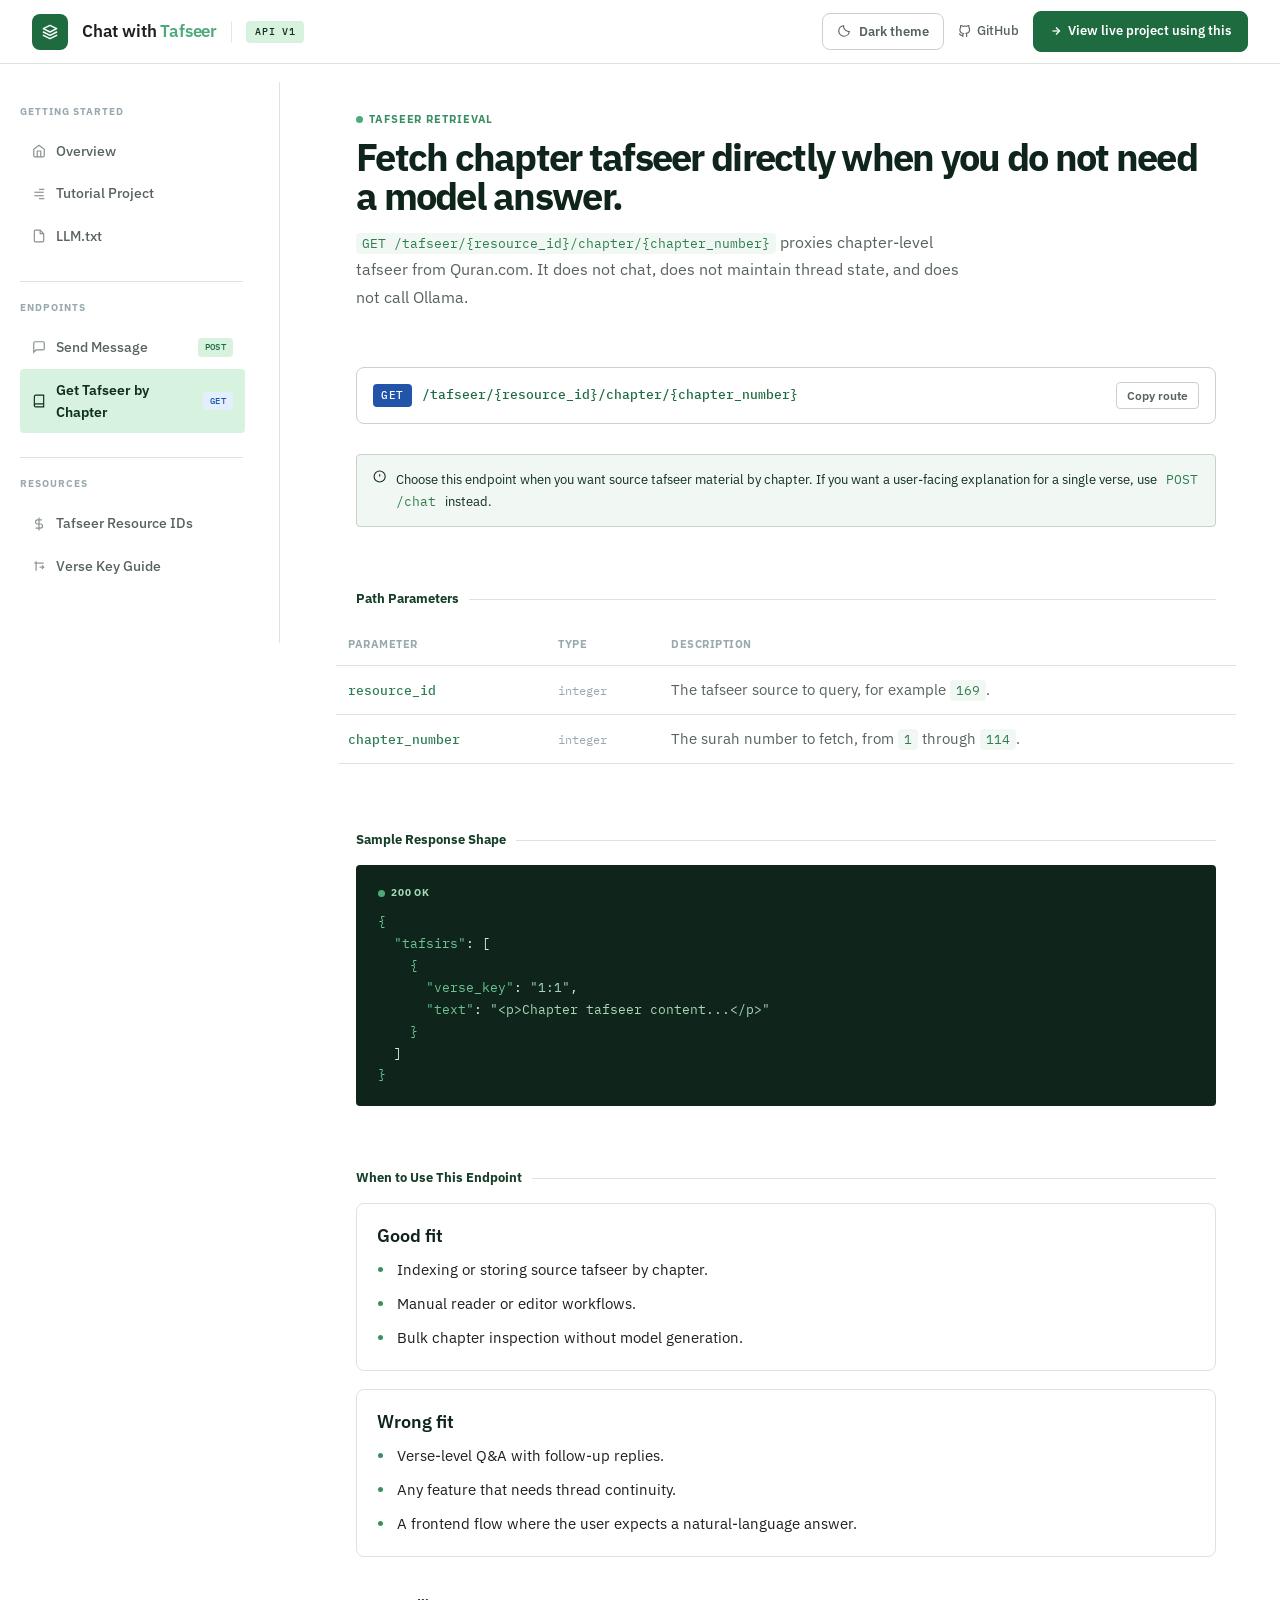
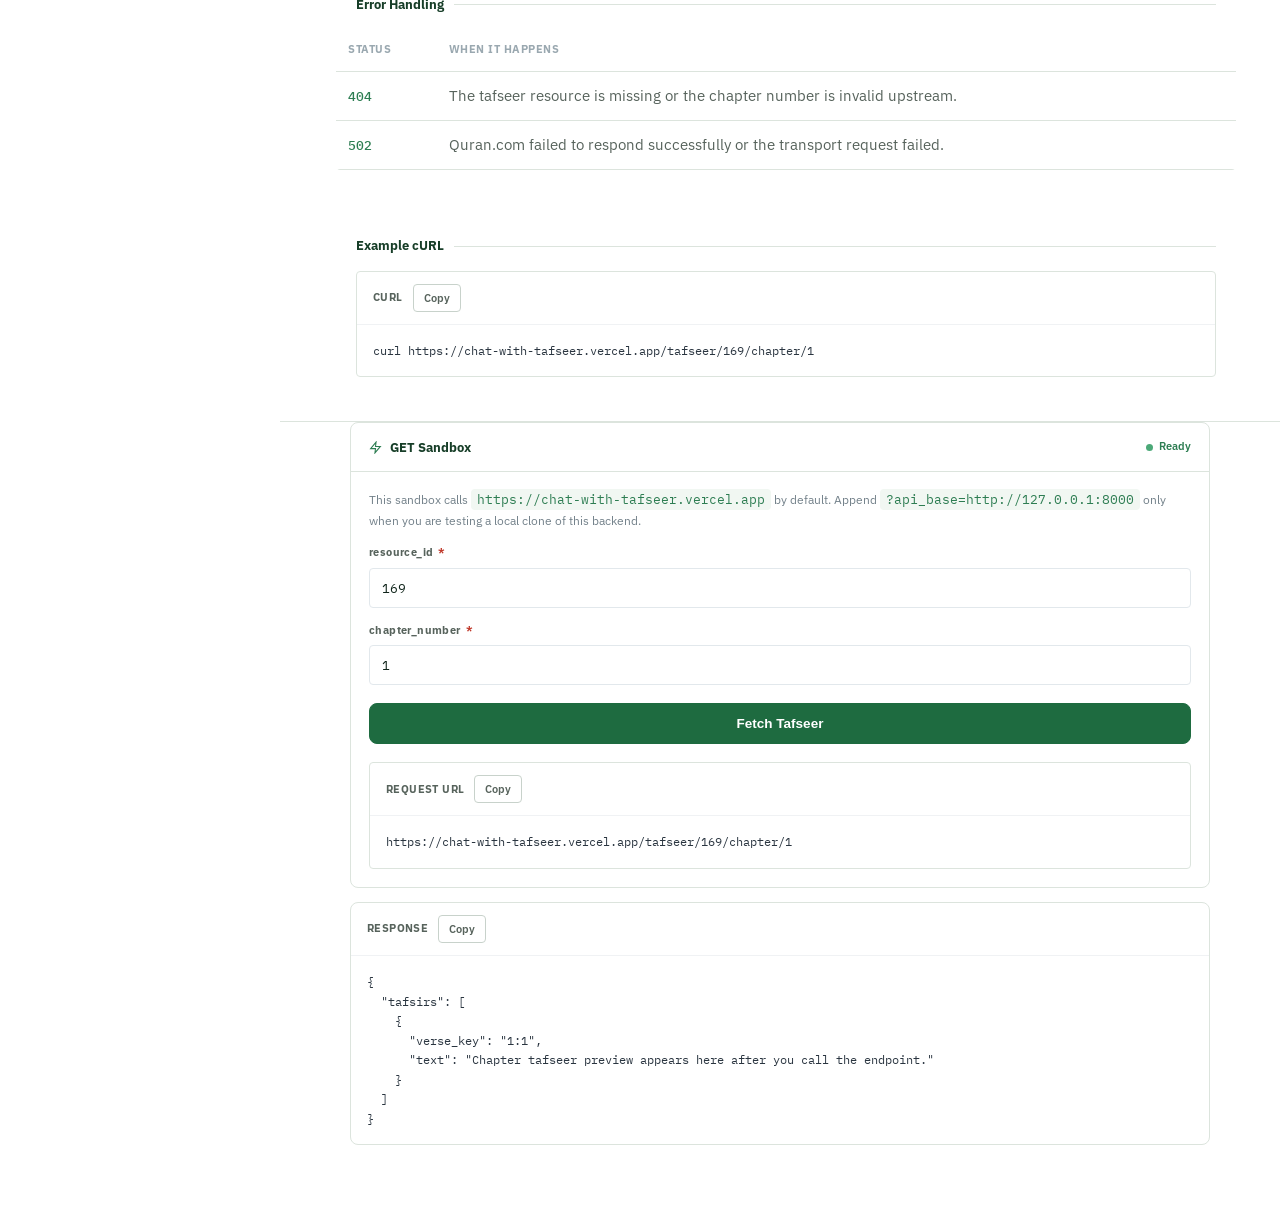
==== commit 4f3f143f: "cleaned ui and added some resources" ====
--- a/docs/get_tafseer_by_chapter.html
+++ b/docs/get_tafseer_by_chapter.html
@@ -87,7 +87,7 @@
     <div class="divider"></div>
 
     <div class="sidebar-section">
-      <div class="sidebar-label">Chat</div>
+      <div class="sidebar-label">Endpoints</div>
       <a href="./send_message.html" class="sidebar-item">
         <svg width="14" height="14" fill="none" stroke="currentColor" stroke-width="2" viewBox="0 0 24 24">
           <path d="M21 15a2 2 0 0 1-2 2H7l-4 4V5a2 2 0 0 1 2-2h14a2 2 0 0 1 2 2z"></path>
@@ -95,12 +95,6 @@
         Send Message
         <span class="method-pill post">POST</span>
       </a>
-    </div>
-
-    <div class="divider"></div>
-
-    <div class="sidebar-section">
-      <div class="sidebar-label">Tafseer API</div>
       <a href="./get_tafseer_by_chapter.html" class="sidebar-item active">
         <svg width="14" height="14" fill="none" stroke="currentColor" stroke-width="2" viewBox="0 0 24 24">
           <path d="M4 19.5A2.5 2.5 0 0 1 6.5 17H20"></path>
@@ -108,6 +102,28 @@
         </svg>
         Get Tafseer by Chapter
         <span class="method-pill get">GET</span>
+      </a>
+    </div>
+
+    <div class="divider"></div>
+
+    <div class="sidebar-section">
+      <div class="sidebar-label">Resources</div>
+      <a href="./resource_ids.html" class="sidebar-item">
+        <svg width="14" height="14" fill="none" stroke="currentColor" stroke-width="2" viewBox="0 0 24 24">
+          <path d="M12 1v22"></path>
+          <path d="M17 5H9.5a3.5 3.5 0 0 0 0 7H14.5a3.5 3.5 0 0 1 0 7H6"></path>
+        </svg>
+        Tafseer Resource IDs
+      </a>
+      <a href="./verse_keys.html" class="sidebar-item">
+        <svg width="14" height="14" fill="none" stroke="currentColor" stroke-width="2" viewBox="0 0 24 24">
+          <path d="M4 7h16"></path>
+          <path d="M7 4v16"></path>
+          <path d="M17 11l3 3-3 3"></path>
+          <path d="M13 14h7"></path>
+        </svg>
+        Verse Key Guide
       </a>
     </div>
   </aside>
--- a/docs/assets/styles/docs.css
+++ b/docs/assets/styles/docs.css
@@ -47,11 +47,11 @@
   --gray-600: var(--md-sys-color-on-surface-variant);
   --gray-700: #44515a;
   --gray-800: #2a3540;
-  --shadow-soft: 0 18px 40px rgba(18, 34, 24, 0.05);
-  --shadow-card: 0 1px 2px rgba(18, 34, 24, 0.06), 0 10px 24px rgba(18, 34, 24, 0.035);
-  --radius-sm: 10px;
-  --radius-md: 16px;
-  --radius-lg: 18px;
+  --shadow-soft: none;
+  --shadow-card: none;
+  --radius-sm: 4px;
+  --radius-md: 8px;
+  --radius-lg: 10px;
   --appbar-height: 64px;
   --sticky-offset: calc(var(--appbar-height) + 18px);
   --content-max-width: 1420px;
@@ -114,8 +114,8 @@
   --gray-600: #a8b8ae;
   --gray-700: #d9e3dd;
   --gray-800: #eff6f1;
-  --shadow-soft: 0 18px 40px rgba(0, 0, 0, 0.32);
-  --shadow-card: 0 1px 2px rgba(0, 0, 0, 0.28), 0 16px 36px rgba(0, 0, 0, 0.24);
+  --shadow-soft: none;
+  --shadow-card: none;
   --heading-color: #f0f6f2;
   --accent-strong: #d4e8da;
   --surface-raised: #17201c;
@@ -172,8 +172,7 @@
   min-height: var(--appbar-height);
   padding: 0 clamp(18px, 2.8vw, 32px);
   border-bottom: 1px solid var(--md-sys-color-outline-variant);
-  background: color-mix(in srgb, var(--md-sys-color-surface) 95%, transparent);
-  backdrop-filter: blur(10px);
+  background: var(--md-sys-color-surface);
   z-index: 40;
 }
 
@@ -183,10 +182,9 @@
   justify-content: center;
   width: 36px;
   height: 36px;
-  border-radius: 12px;
-  background: linear-gradient(135deg, var(--green-800), var(--green-600));
+  border-radius: var(--radius-md);
+  background: var(--md-sys-color-primary);
   color: var(--white);
-  box-shadow: 0 8px 18px rgba(30, 107, 64, 0.24);
 }
 
 .brand {
@@ -211,7 +209,7 @@
   align-items: center;
   justify-content: center;
   padding: 3px 9px;
-  border-radius: 999px;
+  border-radius: var(--radius-sm);
   background: var(--md-sys-color-primary-container);
   color: var(--md-sys-color-on-primary-container);
   font-family: var(--mono);
@@ -234,9 +232,9 @@
   display: inline-flex;
   align-items: center;
   gap: 6px;
-  border-radius: 999px;
+  border-radius: var(--radius-md);
   text-decoration: none;
-  transition: transform 0.12s ease, border-color 0.12s ease, color 0.12s ease, background 0.12s ease;
+  transition: border-color 0.12s ease, color 0.12s ease, background 0.12s ease;
 }
 
 .topbar-link {
@@ -259,12 +257,11 @@
 .button-link {
   background: var(--md-sys-color-primary);
   color: var(--md-sys-color-on-primary);
-  box-shadow: 0 10px 18px rgba(30, 107, 64, 0.2);
+  border: 1px solid var(--md-sys-color-primary);
 }
 
 .button-link:hover {
   background: #256f46;
-  transform: translateY(-1px);
 }
 
 .button-link-secondary {
@@ -276,7 +273,6 @@
 .button-link-secondary:hover {
   border-color: var(--md-sys-color-primary);
   color: var(--md-sys-color-primary);
-  transform: translateY(-1px);
 }
 
 .theme-toggle {
@@ -284,7 +280,7 @@
   align-items: center;
   gap: 8px;
   border: 1px solid var(--md-sys-color-outline);
-  border-radius: 999px;
+  border-radius: var(--radius-md);
   padding: 9px 14px;
   background: var(--md-sys-color-surface);
   color: var(--md-sys-color-on-surface-variant);
@@ -292,13 +288,12 @@
   font-family: var(--sans);
   font-size: 13px;
   font-weight: 600;
-  transition: transform 0.12s ease, border-color 0.12s ease, color 0.12s ease, background 0.12s ease;
+  transition: border-color 0.12s ease, color 0.12s ease, background 0.12s ease;
 }
 
 .theme-toggle:hover {
   border-color: var(--md-sys-color-primary);
   color: var(--md-sys-color-primary);
-  transform: translateY(-1px);
 }
 
 .theme-toggle svg {
@@ -340,7 +335,7 @@
 .docs-panel::-webkit-scrollbar-thumb,
 .right-rail::-webkit-scrollbar-thumb {
   background: var(--gray-200);
-  border-radius: 999px;
+  border-radius: var(--radius-sm);
 }
 
 .sidebar-section {
@@ -363,7 +358,7 @@
   gap: 10px;
   min-height: 42px;
   padding: 10px 12px;
-  border-radius: 999px;
+  border-radius: var(--radius-sm);
   color: var(--md-sys-color-on-surface-variant);
   text-decoration: none;
   font-size: 14px;
@@ -394,7 +389,7 @@
 .method-pill {
   margin-left: auto;
   padding: 2px 7px;
-  border-radius: 999px;
+  border-radius: var(--radius-sm);
   font-family: var(--mono);
   font-size: 9px;
   font-weight: 500;
@@ -402,7 +397,7 @@
 }
 
 .method-pill.post {
-  background: color-mix(in srgb, var(--md-sys-color-primary-container) 82%, var(--md-sys-color-surface));
+  background: var(--md-sys-color-primary-container);
   color: var(--md-sys-color-primary);
 }
 
@@ -522,9 +517,9 @@
 .callout-card,
 .stack-card {
   border: 1px solid var(--md-sys-color-outline-variant);
-  border-radius: 18px;
-  background: var(--md-sys-color-surface-container);
-  box-shadow: var(--shadow-card);
+  border-radius: var(--radius-md);
+  background: var(--md-sys-color-surface);
+  box-shadow: none;
 }
 
 .spotlight-card {
@@ -532,8 +527,8 @@
 }
 
 .spotlight-card.primary {
-  background: color-mix(in srgb, var(--md-sys-color-primary-container) 58%, var(--md-sys-color-surface));
-  border-color: color-mix(in srgb, var(--md-sys-color-primary) 18%, var(--md-sys-color-outline-variant));
+  background: var(--md-sys-color-surface-container-high);
+  border-color: var(--md-sys-color-outline);
 }
 
 .spotlight-card h2,
@@ -632,7 +627,7 @@
   display: inline-flex;
   align-items: center;
   gap: 6px;
-  border-radius: 999px;
+  border-radius: var(--radius-sm);
   font-size: 11px;
   font-weight: 600;
   letter-spacing: 0.3px;
@@ -720,7 +715,7 @@
   justify-content: center;
   width: 36px;
   height: 36px;
-  border-radius: 50%;
+  border-radius: var(--radius-sm);
   background: var(--green-100);
   color: var(--green-800);
   font-family: var(--mono);
@@ -740,7 +735,7 @@
 .preview-block {
   position: relative;
   overflow: hidden;
-  border-radius: var(--radius-md);
+  border-radius: var(--radius-sm);
 }
 
 .code-block,
@@ -758,17 +753,6 @@
 .preview-block {
   border: 1px solid var(--md-sys-color-outline-variant);
   background: var(--surface-raised);
-}
-
-.code-block::before,
-.shell-block::before {
-  content: "";
-  position: absolute;
-  top: 0;
-  left: 0;
-  right: 0;
-  height: 2px;
-  background: linear-gradient(90deg, var(--green-500), var(--green-300));
 }
 
 .code-label {
@@ -891,14 +875,14 @@
   margin: 24px 0 30px;
   padding: 14px 16px;
   border: 1px solid var(--md-sys-color-outline);
-  border-radius: 16px;
-  background: var(--md-sys-color-surface-container);
-  box-shadow: var(--shadow-card);
+  border-radius: var(--radius-md);
+  background: var(--md-sys-color-surface);
+  box-shadow: none;
 }
 
 .url-method {
   padding: 3px 8px;
-  border-radius: 6px;
+  border-radius: var(--radius-sm);
   background: var(--md-sys-color-primary);
   color: var(--md-sys-color-on-primary);
   font-family: var(--mono);
@@ -927,8 +911,8 @@
 
 .inline-code {
   padding: 2px 6px;
-  border-radius: 6px;
-  background: var(--green-50);
+  border-radius: var(--radius-sm);
+  background: var(--md-sys-color-surface-container-high);
   color: var(--green-700);
 }
 
@@ -938,7 +922,7 @@
   display: inline-flex;
   align-items: center;
   gap: 4px;
-  border-radius: 999px;
+  border-radius: var(--radius-sm);
   background: var(--surface-raised);
   cursor: pointer;
   font-family: var(--sans);
@@ -983,13 +967,13 @@
   gap: 10px;
   margin-bottom: 24px;
   padding: 14px 16px;
-  border-radius: var(--radius-md);
+  border-radius: var(--radius-sm);
   border: 1px solid;
 }
 
 .notice {
-  background: color-mix(in srgb, var(--md-sys-color-primary-container) 42%, var(--md-sys-color-surface));
-  border-color: color-mix(in srgb, var(--md-sys-color-primary) 14%, var(--md-sys-color-outline-variant));
+  background: var(--md-sys-color-surface-container-high);
+  border-color: var(--md-sys-color-outline);
   color: var(--md-sys-color-on-primary-container);
 }
 
@@ -1016,10 +1000,10 @@
   width: 100%;
   margin-bottom: 28px;
   border-collapse: collapse;
-  border-radius: 16px;
+  border-radius: var(--radius-sm);
   overflow: hidden;
   background: var(--md-sys-color-surface);
-  box-shadow: 0 10px 24px rgba(17, 24, 39, 0.03);
+  box-shadow: none;
 }
 
 .table-scroll {
@@ -1027,7 +1011,7 @@
   margin-bottom: 28px;
   overflow-x: auto;
   -webkit-overflow-scrolling: touch;
-  border-radius: 16px;
+  border-radius: var(--radius-sm);
 }
 
 .table-scroll::-webkit-scrollbar {
@@ -1036,7 +1020,7 @@
 
 .table-scroll::-webkit-scrollbar-thumb {
   background: var(--gray-200);
-  border-radius: 999px;
+  border-radius: var(--radius-sm);
 }
 
 .table-scroll .param-table {
@@ -1084,7 +1068,7 @@
   display: inline-flex;
   align-items: center;
   justify-content: center;
-  border-radius: 999px;
+  border-radius: var(--radius-sm);
   padding: 2px 8px;
   font-size: 10px;
   font-weight: 700;
@@ -1104,9 +1088,9 @@
 .sandbox-card {
   overflow: hidden;
   border: 1px solid var(--md-sys-color-outline-variant);
-  border-radius: 18px;
-  background: var(--md-sys-color-surface-container);
-  box-shadow: var(--shadow-card);
+  border-radius: var(--radius-md);
+  background: var(--md-sys-color-surface);
+  box-shadow: none;
 }
 
 .sandbox-card-header {
@@ -1154,18 +1138,17 @@
   width: 100%;
   padding: 11px 12px;
   border: 1.5px solid var(--gray-200);
-  border-radius: 12px;
+  border-radius: var(--radius-sm);
   background: var(--surface-raised);
   color: var(--control-text);
   font-size: 12.5px;
   font-family: var(--mono);
   outline: none;
-  transition: border-color 0.12s ease, box-shadow 0.12s ease;
+  transition: border-color 0.12s ease;
 }
 
 .field-input:focus {
   border-color: var(--green-500);
-  box-shadow: 0 0 0 3px rgba(56, 148, 106, 0.12);
 }
 
 .field-input.textarea {
@@ -1184,19 +1167,20 @@
   width: 100%;
   margin-top: 4px;
   border: none;
-  border-radius: 999px;
+  border-radius: var(--radius-md);
   padding: 12px;
   background: var(--green-800);
   color: var(--white);
   cursor: pointer;
   font-size: 13.5px;
   font-weight: 700;
-  transition: background 0.12s ease, transform 0.12s ease;
+  transition: background 0.12s ease, border-color 0.12s ease;
+  border: 1px solid var(--green-800);
 }
 
 .send-btn:hover {
   background: var(--green-700);
-  transform: translateY(-1px);
+  border-color: var(--green-700);
 }
 
 .send-btn:disabled {
@@ -1237,7 +1221,7 @@
 .kpi-card {
   padding: 16px;
   border: 1px solid var(--md-sys-color-outline-variant);
-  border-radius: 16px;
+  border-radius: var(--radius-md);
   background: var(--md-sys-color-surface);
 }
 
@@ -1263,9 +1247,9 @@
   align-items: center;
   padding: 20px;
   border: 1px solid var(--md-sys-color-outline-variant);
-  border-radius: var(--radius-lg);
-  background: var(--md-sys-color-surface);
-  box-shadow: var(--shadow-card);
+  border-radius: var(--radius-md);
+  background: var(--md-sys-color-surface);
+  box-shadow: none;
 }
 
 .brand-image-wrap {
@@ -1274,7 +1258,7 @@
   justify-content: center;
   width: 88px;
   height: 88px;
-  border-radius: 18px;
+  border-radius: var(--radius-md);
   background: var(--md-sys-color-surface-container-high);
   border: 1px solid var(--md-sys-color-outline-variant);
 }
@@ -1329,13 +1313,13 @@
 
 .comparison-card {
   padding: 22px;
-  border-radius: var(--radius-lg);
+  border-radius: var(--radius-md);
   border: 1px solid var(--gray-200);
-  background: var(--md-sys-color-surface-container);
+  background: var(--md-sys-color-surface);
 }
 
 .comparison-card.good {
-  border-color: color-mix(in srgb, var(--md-sys-color-primary) 14%, var(--md-sys-color-outline-variant));
+  border-color: var(--md-sys-color-outline);
 }
 
 .comparison-card.bad {
@@ -1353,8 +1337,8 @@
 .blueprint-card {
   padding: 20px;
   border: 1px solid var(--md-sys-color-outline-variant);
-  border-radius: var(--radius-lg);
-  background: var(--md-sys-color-surface-container);
+  border-radius: var(--radius-md);
+  background: var(--md-sys-color-surface);
 }
 
 .route-card h3,
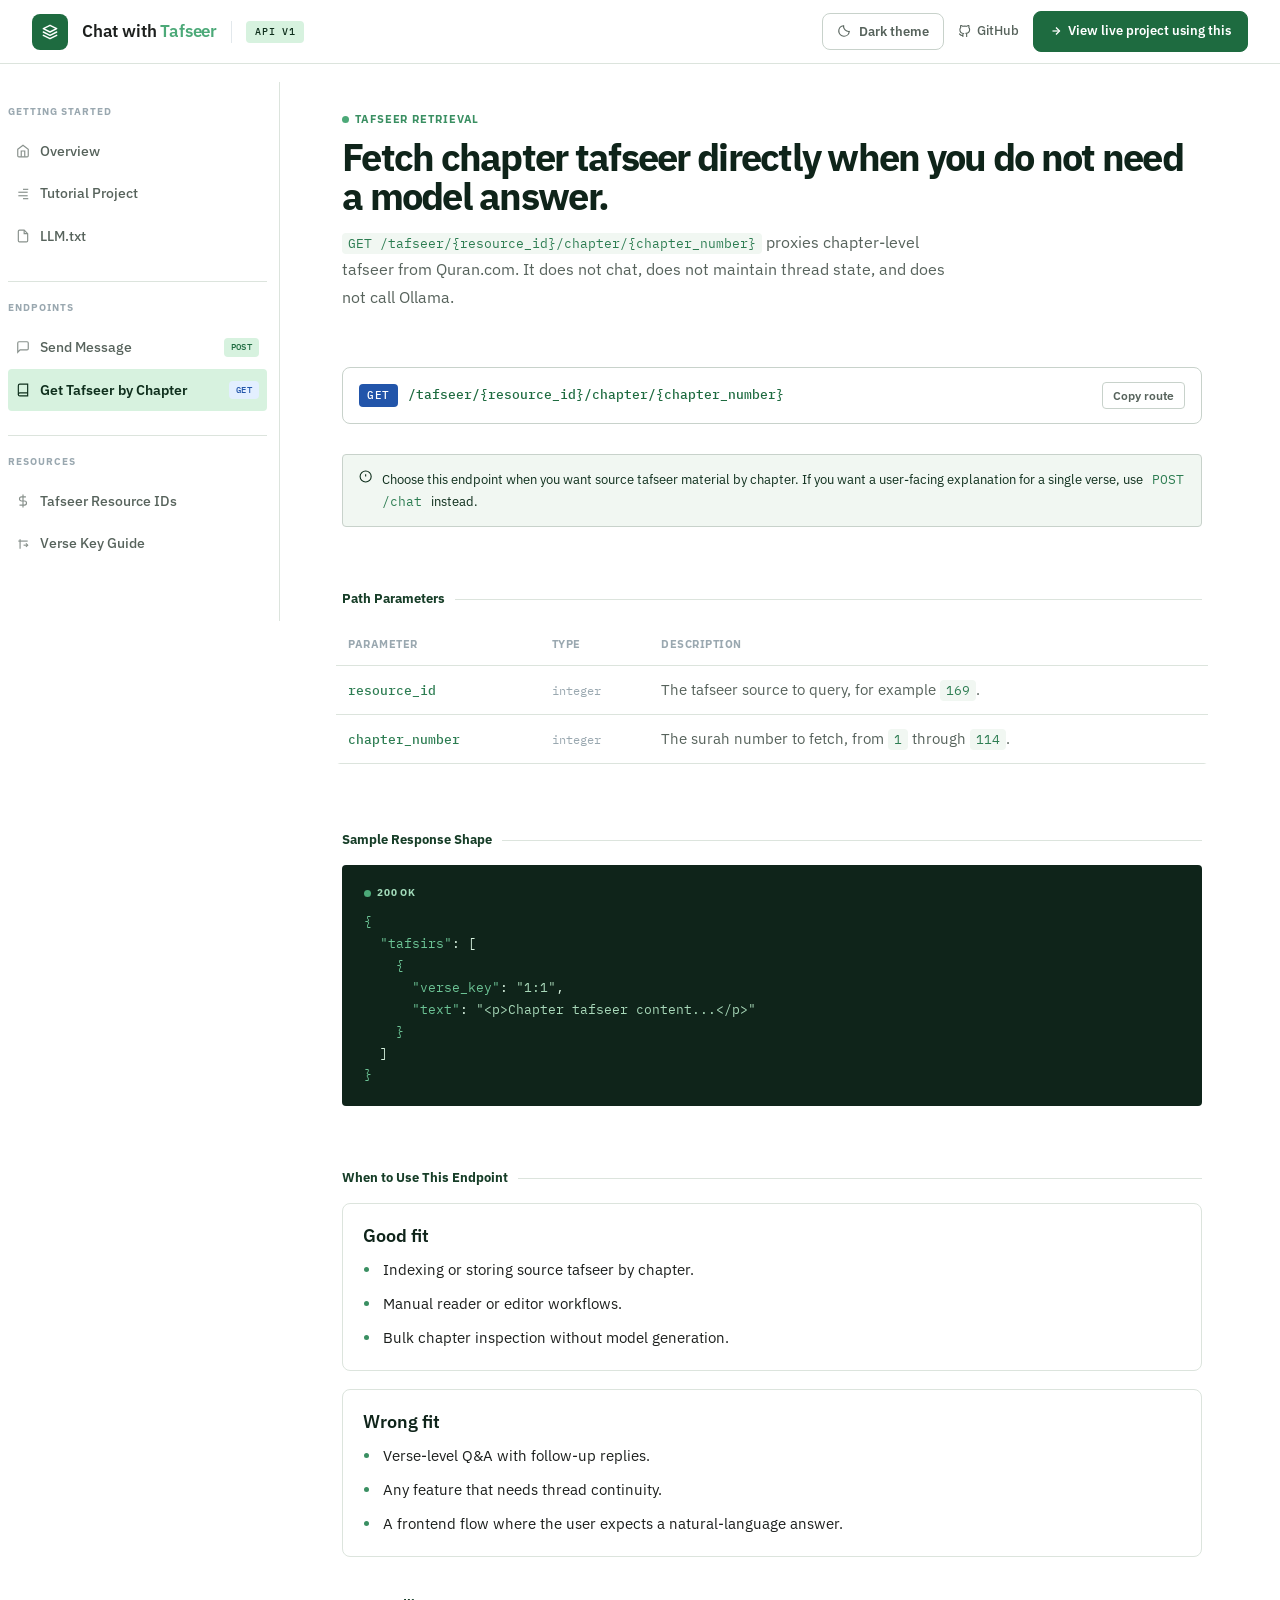
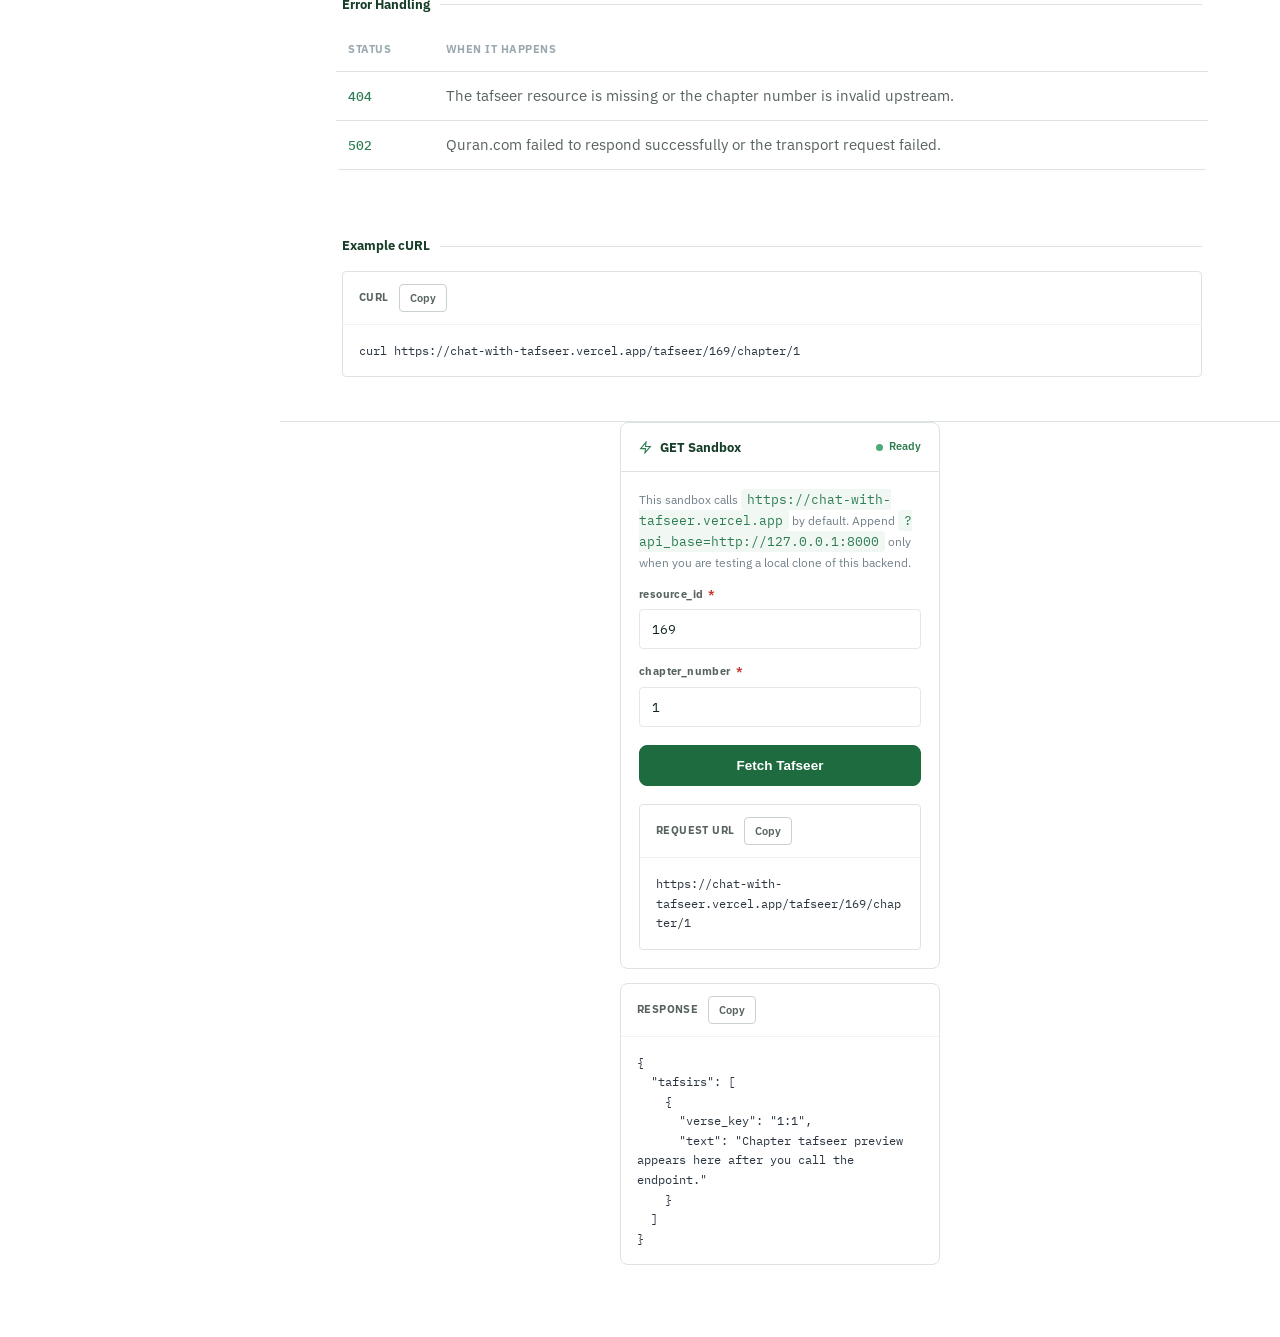
==== commit 0ac12cf2: "feat: implement responsive mobile sidebar with burger menu toggle" ====
--- a/docs/get_tafseer_by_chapter.html
+++ b/docs/get_tafseer_by_chapter.html
@@ -23,6 +23,13 @@
 </head>
 <body>
 <header class="topbar">
+  <button class="burger-menu" type="button" aria-label="Toggle menu" data-menu-toggle>
+    <svg width="20" height="20" viewBox="0 0 24 24" fill="none" stroke="currentColor" stroke-width="2" stroke-linecap="round" stroke-linejoin="round">
+      <line x1="3" y1="12" x2="21" y2="12"></line>
+      <line x1="3" y1="6" x2="21" y2="6"></line>
+      <line x1="3" y1="18" x2="21" y2="18"></line>
+    </svg>
+  </button>
   <div class="logo-mark" aria-hidden="true">
     <svg width="16" height="16" viewBox="0 0 24 24" fill="none" stroke="currentColor" stroke-width="2.2" stroke-linecap="round" stroke-linejoin="round">
       <path d="M12 2L2 7l10 5 10-5-10-5z"></path>
--- a/docs/assets/styles/docs.css
+++ b/docs/assets/styles/docs.css
@@ -306,12 +306,31 @@
   justify-content: center;
 }
 
+.burger-menu {
+  display: none;
+  align-items: center;
+  justify-content: center;
+  width: 36px;
+  height: 36px;
+  border-radius: var(--radius-md);
+  border: 1px solid var(--md-sys-color-outline);
+  background: var(--md-sys-color-surface);
+  color: var(--md-sys-color-on-surface-variant);
+  cursor: pointer;
+  transition: border-color 0.12s ease, color 0.12s ease;
+}
+
+.burger-menu:hover {
+  border-color: var(--md-sys-color-primary);
+  color: var(--md-sys-color-primary);
+}
+
 .layout {
   display: grid;
   grid-template-columns: 280px minmax(0, 1fr);
   align-items: start;
-  width: min(100%, var(--content-max-width));
-  margin: 0 auto;
+  width: 100%;
+  padding-left: max(0px, calc((100vw - var(--content-max-width)) / 2));
 }
 
 .sidebar {
@@ -322,7 +341,7 @@
   overflow-y: auto;
   border-right: 1px solid var(--md-sys-color-outline-variant);
   background: var(--md-sys-color-surface);
-  padding: 22px 16px 32px 0;
+  padding: 22px 0 32px 0;
 }
 
 .sidebar::-webkit-scrollbar,
@@ -338,9 +357,10 @@
   border-radius: var(--radius-sm);
 }
 
+/* CHANGED: reduced left padding from 20px → 8px */
 .sidebar-section {
   margin-bottom: 24px;
-  padding: 0 18px 0 20px;
+  padding: 0 12px 0 8px;
 }
 
 .sidebar-label {
@@ -352,12 +372,13 @@
   text-transform: uppercase;
 }
 
+/* CHANGED: reduced left padding from 12px → 8px */
 .sidebar-item {
   display: flex;
   align-items: center;
   gap: 10px;
   min-height: 42px;
-  padding: 10px 12px;
+  padding: 10px 8px;
   border-radius: var(--radius-sm);
   color: var(--md-sys-color-on-surface-variant);
   text-decoration: none;
@@ -406,17 +427,19 @@
   color: var(--blue-700);
 }
 
+/* CHANGED: left margin reduced from 20px → 8px to match section padding */
 .divider {
   height: 1px;
-  margin: 4px 20px 18px;
+  margin: 4px 12px 18px 8px;
   background: var(--md-sys-color-outline-variant);
 }
 
 .main {
   display: grid;
-  grid-template-columns: minmax(0, 1fr) var(--rail-width);
+  grid-template-columns: minmax(0, calc(var(--reading-max-width) + 112px)) var(--rail-width);
   min-width: 0;
   align-items: start;
+  justify-content: start;
 }
 
 .docs-panel {
@@ -424,6 +447,7 @@
   flex-direction: column;
   align-items: center;
   min-width: 0;
+  max-width: calc(var(--reading-max-width) + 112px);
   padding: 42px 56px 88px;
   border-right: 1px solid var(--md-sys-color-outline-variant);
   background: var(--md-sys-color-surface);
@@ -437,15 +461,19 @@
   position: sticky;
   top: var(--sticky-offset);
   align-self: start;
-  width: var(--rail-width);
-  padding: 42px 24px 0 24px;
-  background: var(--md-sys-color-surface);
+  padding: 84px 24px 0 24px;
+  background: var(--md-sys-color-surface);
+  display: flex;
+  flex-direction: column;
+  align-items: center;
 }
 
 .rail-stack {
   display: flex;
   flex-direction: column;
   gap: 14px;
+  width: 100%;
+  max-width: var(--rail-width);
 }
 
 .page-intro {
@@ -1431,14 +1459,52 @@
   }
 
   .sidebar {
-    position: static;
-    top: auto;
-    max-height: none;
-    overflow: visible;
-    width: 100%;
-    border-right: none;
-    border-bottom: 1px solid var(--gray-200);
+    position: fixed;
+    top: var(--appbar-height);
+    left: 0;
+    width: 280px;
+    height: calc(100vh - var(--appbar-height));
+    max-height: calc(100vh - var(--appbar-height));
+    overflow-y: auto;
+    background: var(--md-sys-color-surface);
+    border-right: 1px solid var(--md-sys-color-outline-variant);
+    border-bottom: none;
     padding: 16px 18px 20px;
+    transform: translateX(-100%);
+    transition: transform 0.25s ease;
+    z-index: 50;
+  }
+
+  body.sidebar-open .sidebar {
+    transform: translateX(0);
+  }
+
+  .mobile-overlay {
+    position: fixed;
+    inset: 0;
+    top: var(--appbar-height);
+    background: rgba(0, 0, 0, 0.4);
+    opacity: 0;
+    pointer-events: none;
+    transition: opacity 0.25s ease;
+    z-index: 45;
+  }
+
+  html[data-theme="dark"] .mobile-overlay {
+    background: rgba(0, 0, 0, 0.7);
+  }
+
+  body.sidebar-open {
+    overflow: hidden;
+  }
+
+  body.sidebar-open .mobile-overlay {
+    opacity: 1;
+    pointer-events: auto;
+  }
+
+  .burger-menu {
+    display: flex;
   }
 
   .sidebar-section {
@@ -1511,4 +1577,4 @@
   .sidebar-item {
     font-size: 13.5px;
   }
-}
+}
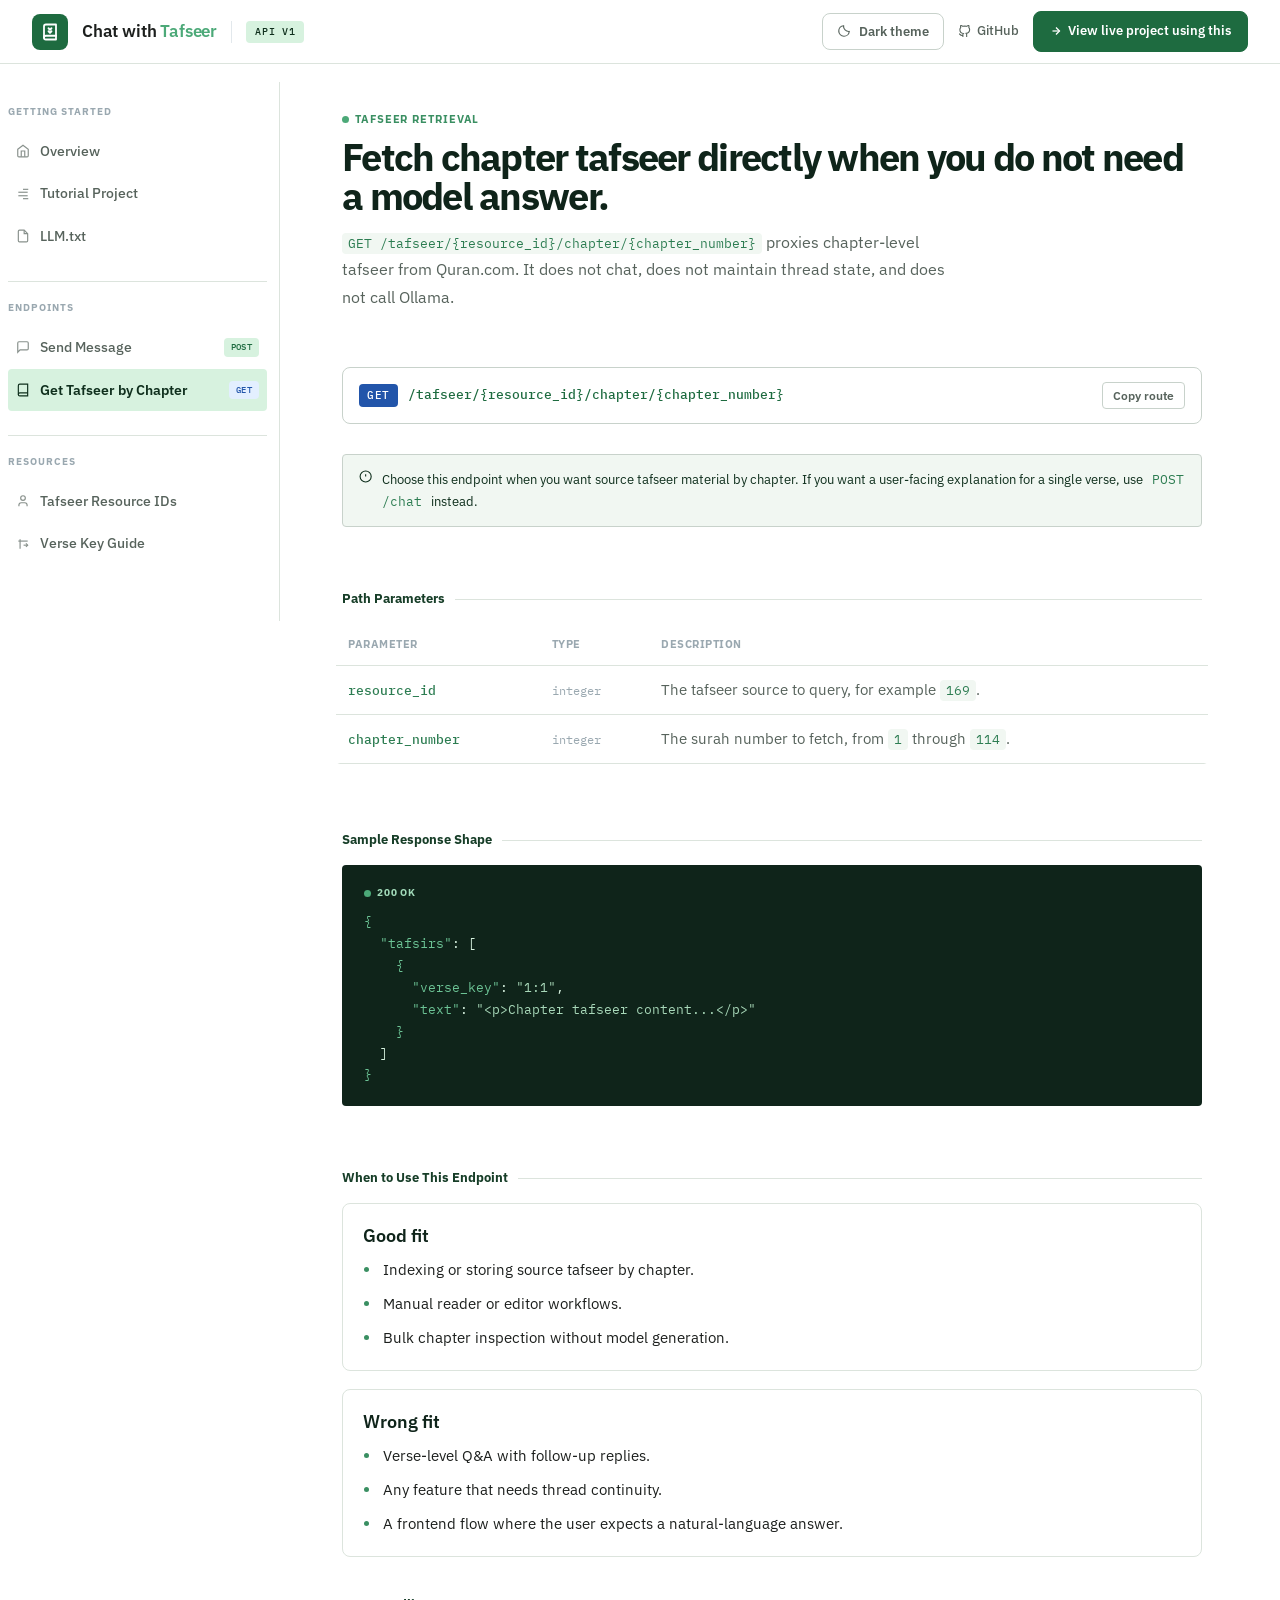
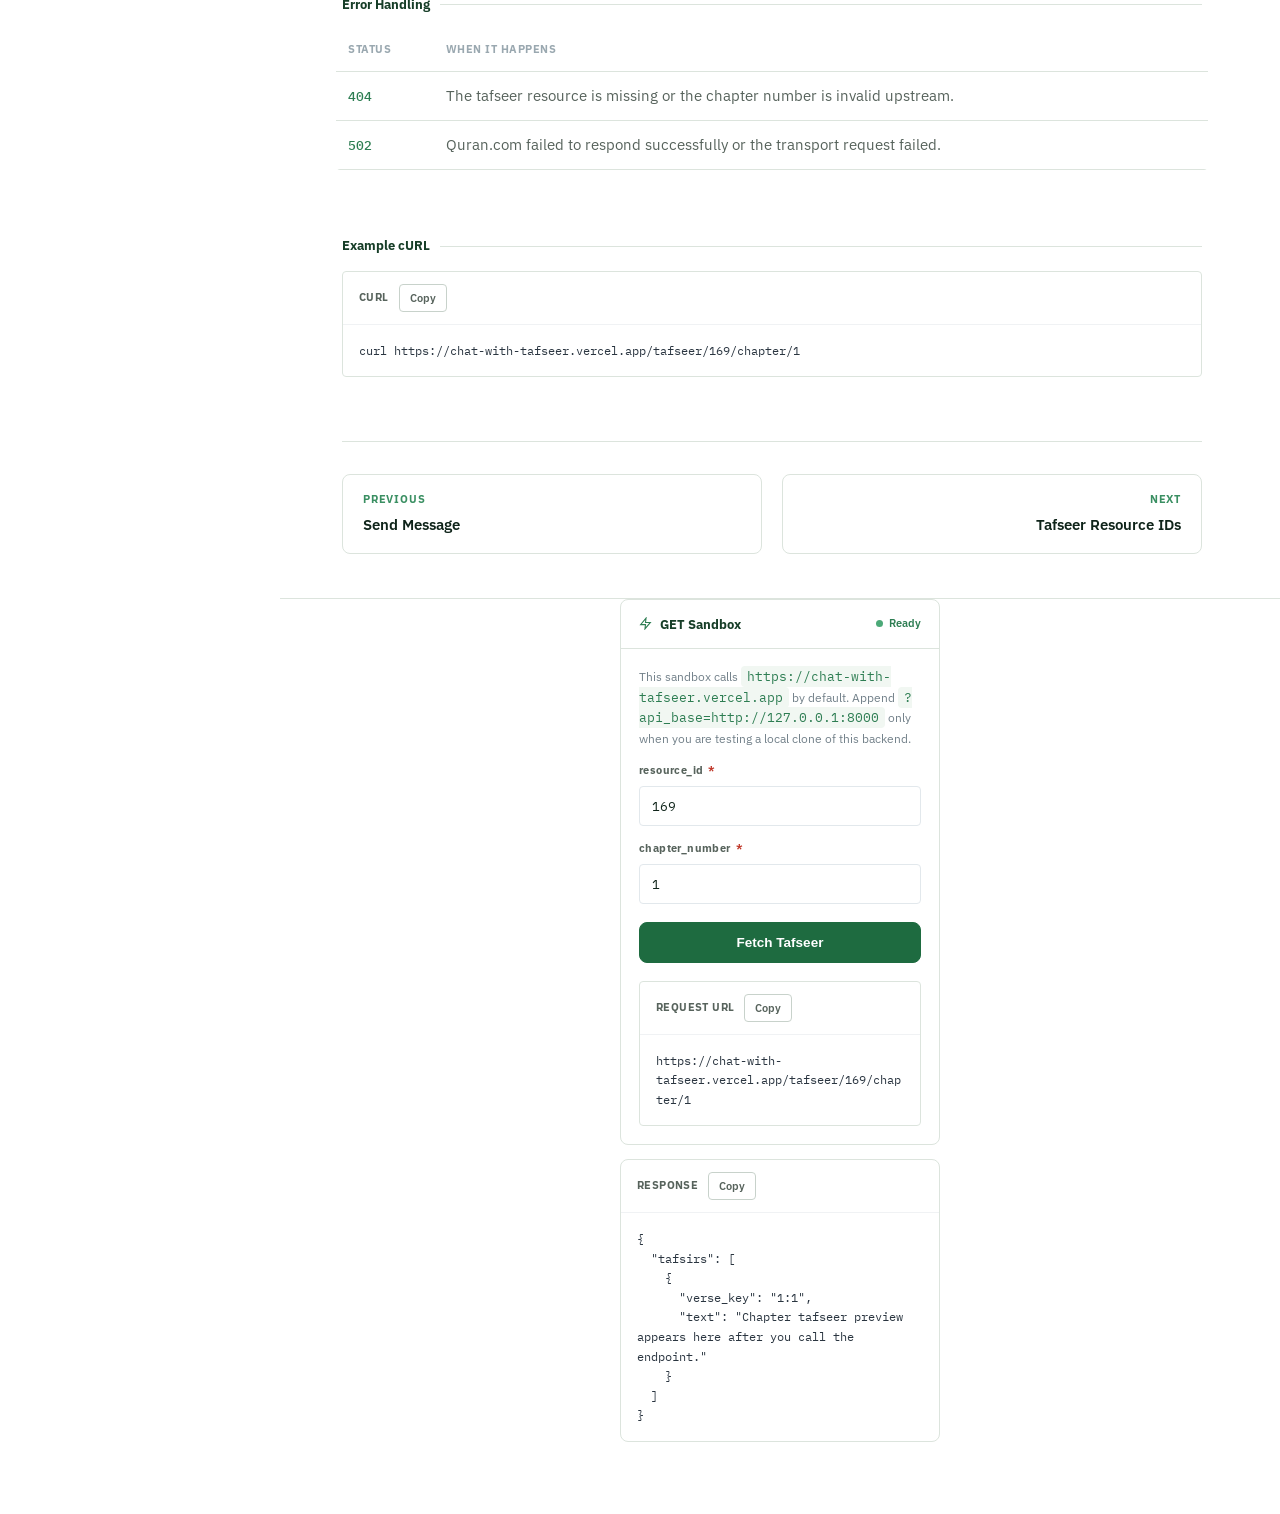
==== commit 53f2ecb5: "feat: update documentation UI with new navigation, refined icons, and local setup instructions" ====
--- a/docs/get_tafseer_by_chapter.html
+++ b/docs/get_tafseer_by_chapter.html
@@ -31,10 +31,11 @@
     </svg>
   </button>
   <div class="logo-mark" aria-hidden="true">
-    <svg width="16" height="16" viewBox="0 0 24 24" fill="none" stroke="currentColor" stroke-width="2.2" stroke-linecap="round" stroke-linejoin="round">
-      <path d="M12 2L2 7l10 5 10-5-10-5z"></path>
-      <path d="M2 17l10 5 10-5"></path>
-      <path d="M2 12l10 5 10-5"></path>
+    <svg width="18" height="18" viewBox="0 0 24 24" fill="none" stroke="currentColor" stroke-width="2.4" stroke-linecap="round" stroke-linejoin="round">
+      <path d="M4 19.5A2.5 2.5 0 0 1 6.5 17H20"></path>
+      <path d="M6.5 2H20v20H6.5A2.5 2.5 0 0 1 4 19.5v-15A2.5 2.5 0 0 1 6.5 2z"></path>
+      <path d="M10 7l2 2 2-2"></path>
+      <path d="M10 11l2 2 2-2"></path>
     </svg>
   </div>
   <span class="brand">Chat with <span>Tafseer</span></span>
@@ -118,8 +119,8 @@
       <div class="sidebar-label">Resources</div>
       <a href="./resource_ids.html" class="sidebar-item">
         <svg width="14" height="14" fill="none" stroke="currentColor" stroke-width="2" viewBox="0 0 24 24">
-          <path d="M12 1v22"></path>
-          <path d="M17 5H9.5a3.5 3.5 0 0 0 0 7H14.5a3.5 3.5 0 0 1 0 7H6"></path>
+          <path d="M19 21v-2a4 4 0 0 0-4-4H9a4 4 0 0 0-4 4v2"></path>
+          <circle cx="12" cy="7" r="4"></circle>
         </svg>
         Tafseer Resource IDs
       </a>
@@ -253,6 +254,16 @@
           <pre id="chapter-curl-preview"></pre>
         </div>
       </div>
+      <nav class="docs-nav">
+        <a href="./send_message.html" class="nav-btn prev">
+          <span class="nav-label">Previous</span>
+          <span class="nav-title">Send Message</span>
+        </a>
+        <a href="./resource_ids.html" class="nav-btn next">
+          <span class="nav-label">Next</span>
+          <span class="nav-title">Tafseer Resource IDs</span>
+        </a>
+      </nav>
     </section>
 
     <aside class="right-rail">
--- a/docs/assets/styles/docs.css
+++ b/docs/assets/styles/docs.css
@@ -461,7 +461,7 @@
   position: sticky;
   top: var(--sticky-offset);
   align-self: start;
-  padding: 84px 24px 0 24px;
+  padding: 0px 0px 0 24px;
   background: var(--md-sys-color-surface);
   display: flex;
   flex-direction: column;
@@ -519,7 +519,7 @@
 }
 
 .hero-grid {
-  grid-template-columns: minmax(0, 1.35fr) minmax(280px, 0.9fr);
+  grid-template-columns: 1fr;
   margin-bottom: 28px;
 }
 
@@ -806,7 +806,7 @@
 }
 
 .shell-block pre {
-  white-space: pre;
+  white-space: pre-wrap;
 }
 
 .preview-header {
@@ -1525,9 +1525,10 @@
 
 @media (max-width: 760px) {
   .topbar {
-    min-height: 0;
-    padding: 14px 18px;
-    flex-wrap: wrap;
+    min-height: var(--appbar-height);
+    padding: 10px 14px;
+    flex-wrap: nowrap;
+    gap: 8px;
   }
 
   .topbar-divider,
@@ -1535,15 +1536,46 @@
     display: none;
   }
 
+  .logo-mark {
+    width: 30px;
+    height: 30px;
+  }
+
+  .brand {
+    font-size: 15px;
+    white-space: nowrap;
+    overflow: hidden;
+    text-overflow: ellipsis;
+  }
+
   .topbar-right {
-    width: 100%;
-    margin-left: 0;
-    justify-content: flex-start;
-    flex-wrap: wrap;
+    width: auto;
+    margin-left: auto;
+    justify-content: flex-end;
+    flex-wrap: nowrap;
+    gap: 6px;
   }
 
   .theme-toggle {
-    order: -1;
+    padding: 6px;
+    gap: 0;
+  }
+
+  .theme-toggle [data-theme-label] {
+    display: none;
+  }
+
+  .topbar-link,
+  .button-link {
+    font-size: 0;
+    padding: 6px;
+    gap: 0;
+  }
+
+  .topbar-link svg,
+  .button-link svg {
+    width: 17px;
+    height: 17px;
   }
 
   .docs-panel,
@@ -1552,8 +1584,23 @@
   }
 
   .page-title {
-    font-size: 2.1rem;
-    line-height: 1.08;
+    font-size: 1.8rem;
+    line-height: 1.1;
+  }
+
+  .spotlight-card,
+  .info-card,
+  .rail-card,
+  .route-card,
+  .snippet-card,
+  .blueprint-card,
+  .stack-card {
+    padding: 16px;
+  }
+
+  .code-block,
+  .shell-block {
+    padding: 14px 16px;
   }
 
   .url-bar {
@@ -1577,4 +1624,61 @@
   .sidebar-item {
     font-size: 13.5px;
   }
+}
+
+.docs-nav {
+  display: flex;
+  justify-content: space-between;
+  gap: 20px;
+  margin-top: 64px;
+  padding-top: 32px;
+  border-top: 1px solid var(--md-sys-color-outline-variant);
+}
+
+.nav-btn {
+  display: flex;
+  flex-direction: column;
+  padding: 16px 20px;
+  border: 1px solid var(--md-sys-color-outline-variant);
+  border-radius: var(--radius-md);
+  text-decoration: none;
+  transition: all 0.2s ease;
+  min-width: 180px;
+  flex: 1;
+}
+
+.nav-btn.prev {
+  align-items: flex-start;
+}
+
+.nav-btn.next {
+  align-items: flex-end;
+  text-align: right;
+  margin-left: auto;
+}
+
+.nav-btn:hover {
+  background: var(--surface-raised);
+  border-color: var(--green-600);
+}
+
+.nav-btn .nav-label {
+  font-size: 11px;
+  text-transform: uppercase;
+  letter-spacing: 0.8px;
+  color: var(--green-600);
+  font-weight: 700;
+  margin-bottom: 4px;
+}
+
+.nav-btn .nav-title {
+  font-size: 15px;
+  font-weight: 600;
+  color: var(--heading-color);
+}
+
+@media (max-width: 600px) {
+  .docs-nav {
+    flex-direction: column;
+  }
 }
